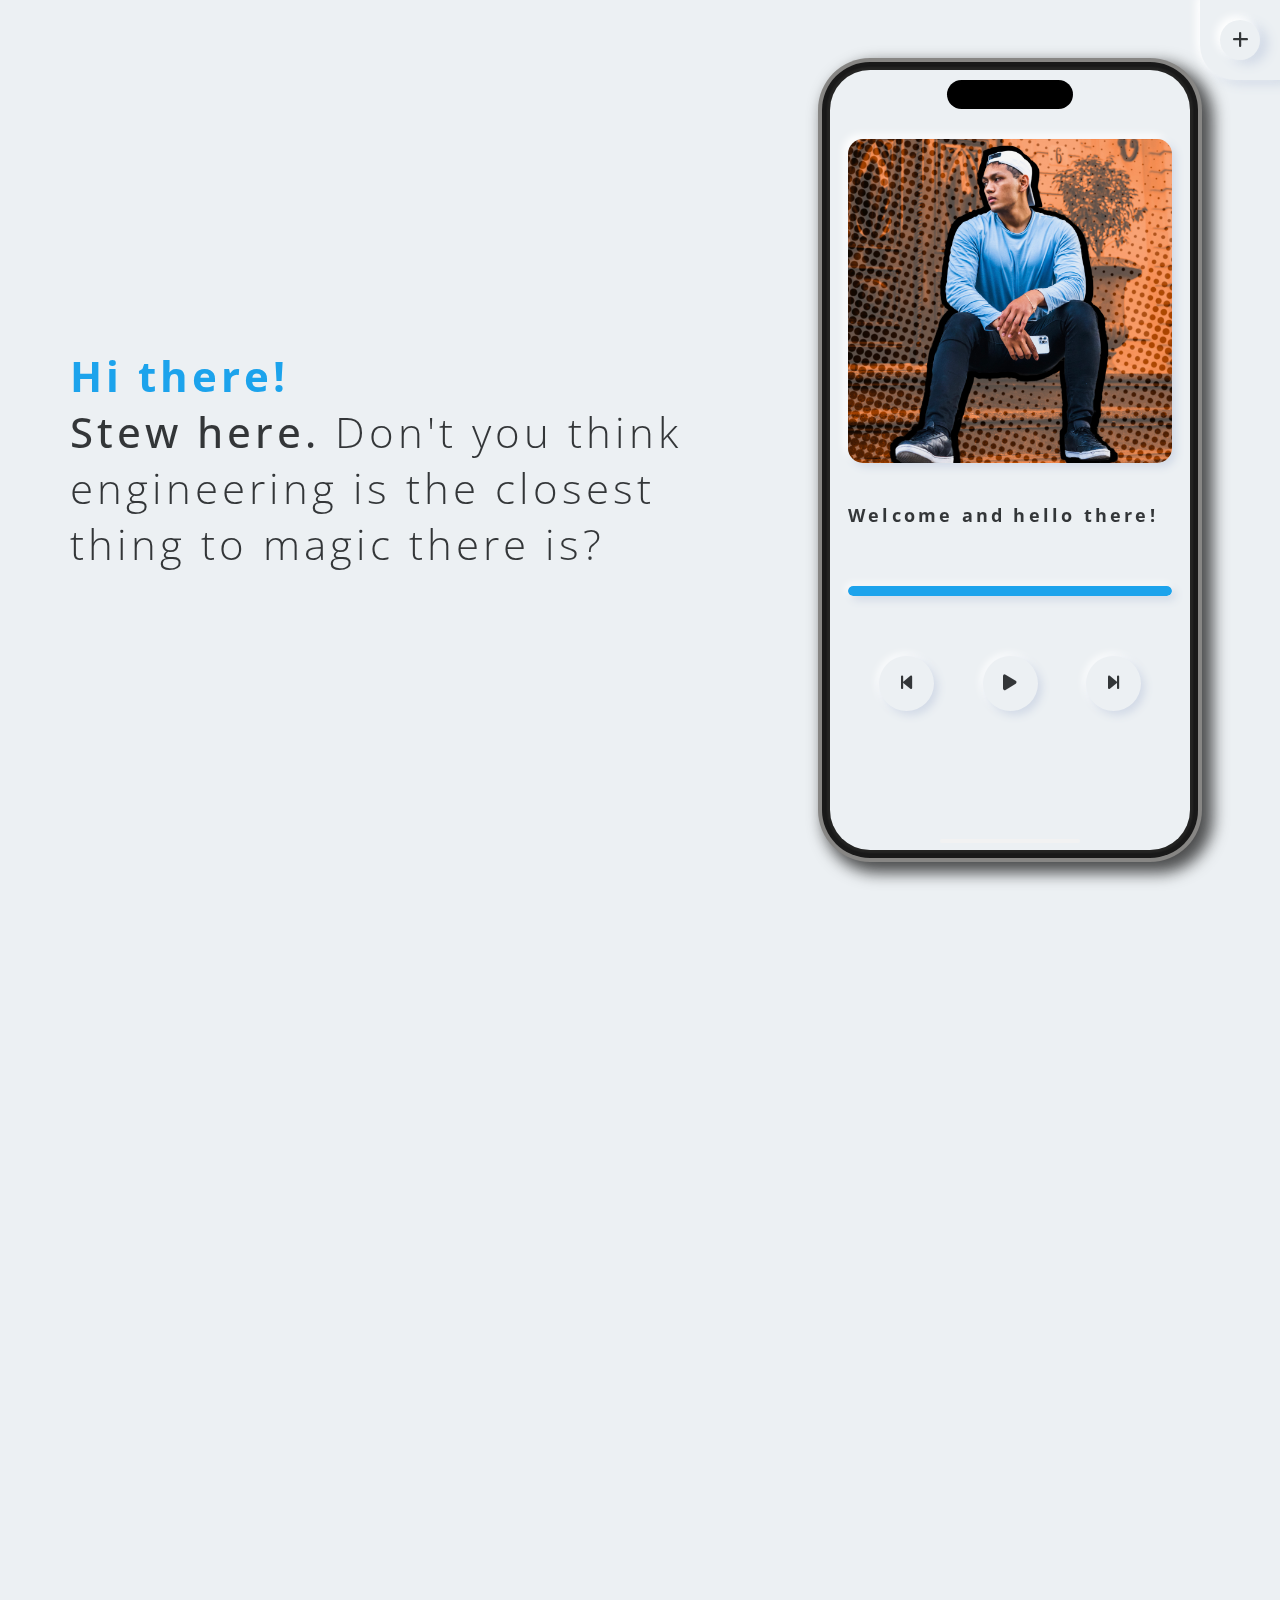
==== index.html @ d62ff313 "fixed animation in viewport css translation" ====
<!DOCTYPE html>
<html lang="en" data-theme="dark">

<head>
  <meta charset="UTF-8">
  <meta name="viewport" content="width=device-width, initial-scale=1.0">
  <link rel="stylesheet" href="static/css/main.css">
  <title>Homepage</title>
</head>

<body>

  <header>
    <nav class="nav-container">
      <button aria-hidden="true" class="nav-item" onclick="goHome()">
        <i class="fa-solid fa-house"></i>
      </button>
      <button aria-hidden="true" class="nav-item" onclick="toggleTheme()">
        <i class=" fa-solid fa-circle-half-stroke"></i>
      </button>
      <button aria-hidden="true" class="nav-item" onclick="openEmail()">
        <i class="fa-solid fa-envelope"></i>
      </button>
      <button class="nav-item open-nav" onclick="toggleNav()">
        <i class="fa-solid fa-plus"></i>
      </button>
    </nav>

    <div class="hero ">
      <div class="hero-txt fade-bottom-hidden">
        <h1>Hi there!</h1>
        <h2>
          <span class="name">Stew here.</span> Don't you think engineering is the closest thing to magic there is?
        </h2>
      </div>

      <div class="iphone-container fade-bottom-hidden">
        <div class="iphone-xv">

          <div class="mp3-container">
            <div class="album-cover-container">
              <img src="./static/images/me3.jpg" alt="">
            </div>
            <div class="song-title">
              Welcome and hello there!
            </div>
            <div class="progress-bar">
              <div class="progress-bar-fill"></div>
            </div>
            <div id="backward-step" class="button-container">
              <button id="backward-step" class="action-button" onclick="resetSong()">
                <i class="fa-solid fa-backward-step"></i>
              </button>
              <button id="playPause" class="action-button" onclick="togglePlayPause()">
                <i class="fas fa-play"></i>
              </button>
              <button id="forward-step" class="action-button">
                <i class="fa-solid fa-forward-step"></i>
              </button>
            </div>
          </div>
        </div>
      </div>
    </div>


  </header>

  <section class="overview">

    <div class="background">
      <div class="background-title fade-left-hidden">
        <h2>Background</h2>
      </div>
      <div class="background-paragraph fade-left-hidden">
        <p>
          I grew up exercising and worked together with the a group of amazing people and the dutch government to build
          <span class="bold">calisthenics parks and basketball courts</span> in our city.
        </p>
        <br>
        <p>
          I graduated in <span class="bold"">Physical Education and Sports</span> and worked as a personal
            trainer and content creator. My interests eventually led me to gain and develop technical skills where I would
            build
            websites and e-commerce stores.
          </p>
          <br>
          <p>
            When I am not on my computer I tend to go out and exercise or making soufflé pancakes. Pancakes are the best!
          </p>
        </div>
      </div>

      <div class=" skills">
            <div class="skills-title fade-left-hidden">
              <h2>Skills</h2>
            </div>
            <div class="skills-wrapper">
              <div class="skills-category fade-bottom-hidden ">
                <div class="skills-label">Languages</div>
                <ul class="skills-list fade-left-hidden">
                  <li>Python</li>
                  <li>Golang</li>
                  <li>Css</li>
                  <li>Html</li>
                  <li>Javascript</li>
                </ul>
              </div>
              <div class="skills-category fade-bottom-hidden ">
                <div class="skills-label">Frameworks</div>
                <ul class="skills-list fade-left-hidden">
                  <li>Flask</li>
                  <li>Echo</li>
                  <li>Sveltekit</li>
                </ul>
              </div>
              <div class="skills-category fade-bottom-hidden ">
                <div class="skills-label">Tools</div>
                <ul class="skills-list fade-left-hidden">
                  <li>Neovim</li>
                  <li>Git</li>
                  <li>Bash</li>
                  <li>Sqlite</li>
                  <li>Postgresql</li>
                </ul>
              </div>
              <div class="skills-category fade-bottom-hidden ">
                <div class="skills-label">Other</div>
                <ul class="skills-list fade-left-hidden">
                  <li>Photography</li>
                  <li>Video editing</li>
                  <li>Powerlifting</li>
                  <li>Calisthenics</li>
                </ul>
              </div>
            </div>
      </div>

  </section>

  <section>

    <div class="carousel-container">

      <h1 class="fade-hidden">my favourite stories</h1>

      <div class="carousel">
        <button class="carousel-item fade-hidden modal-button" data-modal="modal-1">
          <h3 class="fade-bottom-hidden">Najib Amhali</h3>
          <img src="https://www.najibamhali.nl/wp-content/uploads/2019/03/najib-amhali-biografie-scaled.jpg" alt="">
        </button>
        <button class="carousel-item fade-hidden modal-button" data-modal="modal-2">
          <h3 class="fade-bottom-hidden">listings nl</h3>
          <img src="static/images/listings.png" alt="">
        </button>
        <button class="carousel-item fade-hidden modal-button" data-modal="modal-3">
          <h3 class="fade-bottom-hidden">project limitless</h3>
          <img src="https://www.platformbuitenspelen.nl/sites/default/files/oldarticleimages/header_429.jpg" alt="">
        </button>
        <!-- <button class="carousel-item fade-hidden"> -->
        <!--   <h3 class="fade-bottom-hidden">The gym</h3> -->
        <!--   <img src="" alt=""> -->
        <!-- </button> -->
      </div>

  </section>

  <!-- <section> -->
  <!--   <div class="code-projects"> -->
  <!--     <div class="grid"> -->
  <!---->
  <!---->
  <!---->
  <!--     </div> -->
  <!---->
  <!--   </div> -->
  <!-- </section> -->

  <!-- modals -->
  <div id="modal-1" class="modal">
    <div class="modal-window">
      <button class="close">
        <i class="fa-solid fa-plus"></i>
      </button>
      <h1>Najib Amhali "Wat kan er nou gebeuren"
      </h1>
      <div class="modal-content">
        <p>
          Najib Amhali is a Dutch-Moroccan stand-up comedian and actor who has gained significant popularity in the
          Netherlands. He was born on April 4, 1971, in Nador, Morocco, and moved to the Netherlands at a young age.
          Najib is known for his energetic performances, often displaying elements of his multicultural background
          into his comedy.
        </p>
        <br>
        <p>
          Najib went on another venture starting a podcast called "Wat kan er nou gebeuren" on Youtube.
          The podcast provides a platform for Najib to explore a wide range of topics, from personal
          stories and life lessons to societal issues and cultural insights. What sets "Wat kan er nou gebeuren" apart
          is its focus on inviting guests with unusual backgrounds and experiences, offering listeners a unique and
          often thought-provoking perspective on the world.</p>
        <br>
        <br>
        <iframe src="https://www.youtube-nocookie.com/embed/s5JHhLpGE7U?si=kAO_ywCvV9ANUFTp" title="vid bro"
          frameborder="0"
          allow="accelerometer; autoplay; clipboard-write; encrypted-media; gyroscope; picture-in-picture; web-share"
          allowfullscreen></iframe>
        <br>
        <p>

        </p>

      </div>
    </div>
  </div>

  <div id="modal-2" class="modal">
    <div class="modal-window">
      <button class="close">
        <i class="fa-solid fa-plus"></i>
      </button>
      <h1>listingsNL "Real Estate"</h1>
      <div class="modal-content">
        <p>
          In 2018 Bas Bakker has founded Listings. Listings is specialized in renting out first class and quality homes
          in the private sector. We deliver outstanding personal and extensive real estate services. Through the years
          we’ve obtained contacts with many real estate companies, homeowners, relocating offices and international
          companies. Finding you the perfect home is our biggest priority.
          <br>
          <br>
          ListingsNL improved their service quality by providing property tours on video which were available on the
          website, youtube and other social media platforms. Expats were the most common clientele for the company. And
          that is why the transition to video tours and vertical format content worked very well.
        </p>
        <br>
        <br>
        <iframe src="https://www.youtube.com/embed/pDt5qZETmjA?si=yTDQQ8MZEhAhST26" title="YouTube video player"
          frameborder="0"
          allow="accelerometer; autoplay; clipboard-write; encrypted-media; gyroscope; picture-in-picture; web-share"
          allowfullscreen></iframe>
      </div>
    </div>
  </div>

  <div id="modal-3" class="modal">
    <div class="modal-window">
      <button class="close">
        <i class="fa-solid fa-plus"></i>
      </button>
      <h1>Project limitless</h1>
      <div class="modal-content">
        <p>
          A calisthenics team in the Netherlands which started as a fun social gathering to share exercise, research and
          of course exercise together! Together after I placed the basketball court with ST4R a non-profit organisation
          focused on basketball, I went on another venture to realise a Calisthenics park with two other amazing people
          with a deep passion for calisthenics.
          <br>
          <br>
          At first it was something innocent but it grew into a bigger community where we all shared the passion for
          exercise. It was a mean to broaden the perspective on physical health and introduce the basics of human
          movement through gymnastics and body-weight exercises.
        </p>
        <br>
        <br>
        <iframe src="https://www.youtube.com/embed/MPp5J_7l4kU?si=fLRIF-7r6SD9eUnf" title="YouTube video player"
          frameborder="0"
          allow="accelerometer; autoplay; clipboard-write; encrypted-media; gyroscope; picture-in-picture; web-share"
          allowfullscreen></iframe>
      </div>
    </div>
  </div>

  <script defer src="static/js/main.js"></script>

</body>

</html>
---- static/css/main.css ----
@import url('https://fonts.googleapis.com/css1?family=Open+Sans:wght@300;400;500;600;700&display=swap');
@import url('https://cdnjs.cloudflare.com/ajax/libs/font-awesome/6.5.1/css/all.min.css');

*,
*::before,
*::after {
  /* to debug */
  /* border: solid 1px green; */
  box-sizing: border-box;
  min-width: 0;
  min-height: 0;
  margin: 0;
  padding: 0;
  /* transition: background-color 0.5s ease-in-out, background 0.5s ease-in-out, box-shadow 0.5s ease-in-out; */
}

:root {

  --transition-duration: 0.5s;
  --outer-shadow: -4px -4px 8px 0px var(--neu-1), 8px 4px 12px 0px var(--neu-2);
  --inner-shadow: inset -4px -4px 8px 0px var(--neu-1), inset 8px 4px 12px 0px var(--neu-2);
  --complete-neumorphism: -4px -4px 8px 0px var(--neu-1), 8px 4px 12px 0px var(--neu-2), inset -4px -4px 8px 0px var(--neu-1), inset 8px 4px 12px 0px var(--neu-2);

  font-family: 'Open Sans', sans-serif;
  letter-spacing: 0.1rem;
  transition: background-color var(--transition-duration), color var(--transition-duration);
  background: var(--background-color);
  scroll-behavior: smooth;
}

[data-theme='light'] {
  --background-color: #ecf0f3;
  --text-color: #121416d8;
  --accent-color: #1ca3ec;
  --neu-1: #ffffff;
  --neu-2: #d1d9e6;
}

[data-theme='dark'] {
  --background-color: #212a2e;
  --text-color: #F7F8F8;
  --accent-color: #f2994a;
  --neu-1: #2e3338;
  --neu-2: #14181b;
}

body {
  margin: 0;
  padding: 0;
  color: var(--text-color);
  transition: background-color var(--transition-duration), color var(--transition-duration);
  position: relative;
}

section {
  margin: auto;
  padding: 50px 0;
  min-height: 400px;
  height: fit-content;
  display: flex;
  flex-direction: column;
  justify-content: space-between;
}

header {
  min-height: 100vh;
  width: 100%;
  display: flex;
  flex-wrap: wrap;
  justify-content: space-evenly;
  align-items: center;
  text-wrap: wrap;
  padding: 50px;
  overflow-x: hidden;
}

iframe {
  display: block;
  border-radius: 15px;
  margin: auto;
}

h1,
h2 {
  line-height: 3.5rem;
  letter-spacing: 0.25rem;
}

p {
  line-height: 2rem;
  letter-spacing: 0.15rem;
}

.bold {
  font-weight: 700;
}

/* NAVIGATION COMPONENT */

.nav-container {
  position: fixed;
  display: grid;
  place-items: center;
  place-content: center;
  right: 0;
  top: 0;
  width: 80px;
  height: 80px;
  background-color: var(--background-color);
  box-shadow: var(--outer-shadow);
  border-bottom-left-radius: 35px;
  /* transition: height 0.5s ease-in-out, background 0.5s ease-in-out, background-color 0.5s ease-in-out, color 0.5s ease-in-out, box-shadow 0.5s ease-in-out; */
  transition: all 0.5s ease-in-out;
  z-index: 1000;
}

.nav-item {
  position: fixed;
  top: 20px;
  right: 20px;
  border: transparent;
  background: var(--background-color);
  color: var(--text-color);
  width: 40px;
  height: 40px;
  border-radius: 100%;
  box-shadow: var(--outer-shadow);
  font-size: 18px;
  text-align: center;
  /* transition: transform 0.5s ease-in-out, opacity 0.5s ease-in-out, background 0.5s ease-in-out, box-shadow 0.5s ease-in-out, color 0.5 ease-in-out; */
  transition: all 0.5s ease-in-out;
}

.nav-item:active {
  box-shadow: var(--inner-shadow);
}

.nav-item:nth-child(1),
.nav-item:nth-child(2),
.nav-item:nth-child(3) {
  opacity: 0;
}

.nav-item.open {
  opacity: 1;
}

.nav-container.open {
  height: 300px;
}

.open-nav.open {
  box-shadow: inset 4px 4px 8px var(--neu-2), inset -2px -2px 8px var(--neu-1);
}

.open-nav i {
  transition: transform 0.5s ease-in-out;
}

.open-nav.open i {
  color: var(--accent-color);
  transform: rotate(135deg);
}

.nav-item.open:nth-child(1) {
  transform: translateY(70px);
  /* transition-delay: 100ms; */
  /* transition-property: transform; */
}

.nav-item.open:nth-child(2) {
  transform: translateY(140px);
  /* transition-delay: 150ms; */
  /* transition-property: transform; */
}

.nav-item.open:nth-child(3) {
  transform: translateY(210px);
  /* transition-delay: 200ms; */
  /* transition-property: transform; */
}

/* MP3 PLAYER COMPONENT */

.mp3-container {
  width: 100%;
  height: 100%;
  padding-top: 30px;
  display: flex;
  flex-direction: column;
  justify-content: space-evenly;
  align-items: center;


  border-radius: 35px;

  transition: all 0.5s ease-in-out;
}

.album-cover-container {
  width: 90%;
  aspect-ratio: 1/1;

  border-radius: 15px;
  box-shadow: 4px 4px 8px var(--neu-2), -4px -4px 8px var(--neu-1);

  overflow: hidden;

  transition: all 0.5s ease-in-out;
}

.album-cover-container img {
  width: 100%;
  height: auto;
}

.song-title {
  font-size: 18px;
  width: 90%;
  font-weight: bold;
  letter-spacing: 0.2rem;
}

.progress-bar {
  width: 90%;
  height: 10px;
  background-color: var(--background-color);
  margin: 20px auto;
  border-radius: 10px;
  box-shadow: 4px 4px 8px var(--neu-2), -2px -2px 8px var(--neu-1), inset 4px 4px 8px var(--neu-2), inset -2px -2px 8px var(--neu-1);
  /* box-shadow: 4px 4px 8px var(--neu-2), -2px -2px 8px var(--neu-1); */
  overflow: hidden;
  transition: box-shadow 0.5s ease-in-out, background 0.5s ease-in-out;
}

.progress-bar-fill {
  height: 100%;
  background-color: var(--accent-color);
  border-radius: 10px;
  transition: background-color 0.5s ease-in-out;
}

.button-container {
  width: 100%;
  display: flex;
  margin-bottom: 100px;
  flex-direction: row;
  flex-wrap: nowrap;
  justify-content: space-evenly;
}

.action-button {
  width: 55px;
  height: 55px;

  background: var(--background-color);
  color: var(--text-color);

  font-size: 18px;

  border: transparent;
  border-radius: 100%;
  box-shadow: 4px 4px 8px var(--neu-2), -2px -2px 8px var(--neu-1);


  transition: all 0.5s ease-in-out;
}

.action-button:active {
  box-shadow: inset 4px 4px 8px var(--neu-2), inset -2px -2px 8px var(--neu-1);
}


.hero {
  display: flex;
  flex-wrap: wrap;
  width: 100%;
  max-width: 1600px;
}

.hero-txt {
  margin: auto;

}

.hero-txt h1 {
  /* font-weight: 300; */
  /* font-size: 2.5rem; */
  font-size: clamp(36px, 4vw, 42px);
  color: var(--accent-color);
}

.hero-txt h2 {
  font-weight: 300;
  /* font-size: 2.5rem; */
  font-size: clamp(26px, 5vw, 42px);
  max-width: 700px;
}

.hero-txt h2 span {
  font-weight: 500;
}

.call-to-action {
  padding: 10px 20px;
  color: var(--text-color);
  background: transparent;
  border: transparent;
  border-radius: 5px;
  font-size: 16px;
  font-weight: 500;
  transition: color 0.5s 0.1s, background 0.5s 0.2s, letter-spacing 0.2s 0.2s, box-shadow 0.5s;
  text-decoration: none;
  white-space: nowrap;
  box-shadow:
    -8px -4px 8px 0px var(--neu-1),
    8px 4px 12px 0px var(--neu-2);
}

.call-to-action:hover {
  letter-spacing: 0.15em;
  cursor: pointer;
}

.call-to-action:active {
  box-shadow: var(--inner-shadow);
}


/* BACKGROUND AND SKILLS SECTION */

.overview {
  padding: 200px 20px;
}

.background {
  margin: auto;
  padding: 50px 0;
  width: 100%;
  height: auto;
  display: flex;
  justify-content: center;
  flex-wrap: wrap;
}

.background-title {
  height: 100%;
  width: auto;
}

.background-title h2 {
  padding: 0 30px;
  font-weight: 500;
  font-size: 1.2rem;
  width: auto;
  text-align: right;
  text-transform: uppercase;
  color: var(--accent-color);
  display: block;

}

.background-paragraph {
  font-size: 16px;
  font-weight: 300;
  max-width: 700px;
}


.skills {
  margin: auto;
  padding: 50px 0;
  width: 100%;
  height: auto;
  display: flex;
  justify-content: center;
  flex-wrap: wrap;
}

.skills-title {
  height: 100%;
  width: auto;
}

.skills-title h2 {
  padding: 0 30px;
  font-weight: 500;
  font-size: 1.2rem;
  width: auto;
  text-align: right;
  text-transform: uppercase;
  color: var(--accent-color);
  display: block;

}

.skills-wrapper {
  display: flex;
  justify-content: space-evenly;
  flex-wrap: wrap;
  width: 100%;
  max-width: 700px;
}

.skills-category {
  display: flex;
  flex-direction: column;
  /* padding: 0 10px 30px 0; */
  padding: 25px;
}

.skills-label {
  font-weight: 500;
  font-size: 1rem;
  text-transform: uppercase;
  padding-bottom: 20px;
}

.skills-list {
  font-weight: 300;
  display: flex;
  flex-direction: column;
  list-style: none;
}

.skills-list li {
  height: 30px;
  font-weight: 300;
  font-size: 16px;
  white-space: nowrap;
}

/* ####### CAROUSEL ####### */

.carousel-container {
  margin: auto;
  width: 100%;
  max-width: 1335px;
  overflow: hidden;
  display: flex;
  flex-direction: column;
  justify-content: center;
}

.carousel-container h1 {
  text-align: center;
  text-transform: uppercase;
  font-size: clamp(20px, 4vw, 42px);
  font-weight: 400;
  letter-spacing: 0.5rem;
  padding-bottom: 30px;
}

.carousel {
  scroll-snap-type: x mandatory;
  height: 100%;
  width: 100%;
  display: flex;
  overflow: auto;
  scroll-padding: 0 24px;
  padding: 0 50px;
  background: var(--background-color);
}

.carousel-item {
  scroll-snap-align: start;
  flex-shrink: 0;
  margin: 20px;
  /* height: 740px; */
  max-width: 405px;
  width: 90%;
  height: 100%;
  aspect-ratio: 9 / 16;
  border-radius: 15px;
  overflow: hidden;
  position: relative;
  background: transparent;
  border: transparent;
  box-shadow:
    -8px -4px 8px 0px var(--neu-1),
    8px 4px 12px 0px var(--neu-2);
}

.carousel-item:hover {
  cursor: pointer;
}

.carousel-item h3 {
  position: absolute;
  width: 100%;
  top: 50%;
  font-size: 18px;
  font-weight: 400;
  text-transform: uppercase;
  letter-spacing: 0.4rem;
  text-align: center;
  line-height: 2.0rem;
  color: white;
  text-shadow: gray 1px 0 10px;
  z-index: 50;
}

.carousel-item img {
  position: absolute;
  top: 0;
  left: 50%;
  transform: translateX(-50%);
  height: 100%;
  width: auto;
  border-radius: 15px;
  transition: filter 0.5s ease, scale 0.5s ease;
  filter: brightness(70%);
}

.carousel-item img:hover {
  filter: brightness(100%);
  scale: 1.01;
}

/* JS ANIMATIONS WHEN IN VIEWPORT */

.fade-hidden {
  opacity: 0;
  transition: opacity 1s;
}

.fade-show {
  opacity: 1;
}

.fade-left-hidden {
  opacity: 0;
  transition: filter 0.5s, transform 1.0s, opacity 1.0s;
  transform: translateX(-30%);
  filter: blur(4px);
}

.fade-left-show {
  opacity: 1;
  transform: translateX(0);
  filter: blur(0);
}

.fade-right-hidden {
  opacity: 0;
  transition: filter 0.5s, transform 1.0s, opacity 1.0s;
  transform: translateX(30%);
  filter: blur(4px);
}

.fade-right-show {
  opacity: 1;
  transform: translateX(0);
  filter: blur(0);
}

.fade-top-hidden {
  opacity: 0;
  transition: filter 0.5s, transform 1.0s, opacity 1.0s;
  transform: translateY(-30%);
  filter: blur(4px);
}

.fade-top-show {
  opacity: 1;
  transform: translateY(0);
  filter: blur(0);
}

.fade-bottom-hidden {
  opacity: 0;
  transition: filter 0.5s, transform 1.0s, opacity 1.0s;
  transform: translateY(30%);
  filter: blur(4px);
}

.fade-bottom-show {
  opacity: 1;
  transform: translateY(0);
  filter: blur(0);
}

/* IPHONE XV NOT SUPER ACCURATE BUT GOOD ENOUGH MOCKUP */

.iphone-container {
  margin: auto;
  display: flex;
  justify-content: center;
  min-width: 300px;
  padding: 20px;
}

.iphone-xv {
  overflow: hidden;
  position: relative;
  margin: auto;

  width: 360px;
  aspect-ratio: 9 /19.5;

  background: var(--background-color);
  /* background: linear-gradient(45deg, #3f87a6, #ebf8e1, #f69d3c); */
  border-radius: 40px;
  box-shadow: 0px 0px 2px 3px rgba(135, 134, 132, 0.1), 0px 0px 0px 8px #191919, 0px 0px 0px 12px rgba(135, 134, 132, 1), 8px 8px 15px 15px rgba(10, 10, 10, 0.7);
  /* scale: 0.8; */

  &:before,
  &:after {
    content: '';
    position: absolute;
    left: 50%;
    transform: translateX(-50%);
  }

  /*  home bar */
  &:after {
    bottom: 7px;
    width: 140px;
    height: 4px;
    background-color: #f2f2f2;
    border-radius: 10px;
    z-index: 2;
  }

  /* dynamic island */
  &:before {
    top: 10px;
    width: 35%;
    height: 29px;
    background-color: black;
    border-radius: 40px;
    z-index: 2;
  }
}

.camera {
  position: absolute;
  display: block;
  color: transparent;
  z-index: 2;
}

/* front camera */
.camera {
  left: 10%;
  transform: translate(184px, 16px);
  width: 15px;
  height: 15px;
  background-color: #101010;
  border-radius: 12px;
  box-shadow: inset -2px 0 2px 0px rgba(256, 256, 256, 0.1);


  /* front lens */
  &:after {
    content: '';
    position: absolute;
    background-color: rgba(45, 77, 121, 0.4);
    width: 9px;
    height: 9px;
    top: 2px;
    left: 2px;
    top: 3px;
    left: 3px;
    display: block;
    border-radius: 4px;
    box-shadow: inset 0px -2px 2px rgba(0, 0, 0, 0.5);
  }
}

.iphone-video {
  width: auto;
  height: 100%;
  z-index: 1;
}

/* CSS FOR MODALS */

.modal {
  opacity: 0;
  position: fixed;
  left: 0;
  top: 0;
  display: none;
  width: 100%;
  height: 100%;
  padding: 100px;
  overflow: auto;
  background-color: rgb(0, 0, 0);
  background-color: rgba(0, 0, 0, 0.4);
  z-index: 50;
  transition: opacity 0.5s ease-in-out;
}

.modal-window {
  background-color: var(--background-color);
  color: var(--text-color);
  padding: 20px 20px 30px 20px;
  border-radius: 15px;
  width: 100%;
  height: fit-content;
  z-index: 151;
}

.modal-window h1 {
  font-weight: 700;
  padding-bottom: 50px;
  letter-spacing: 0.2rem;
  color: var(--accent-color);
}

.modal-content {
  padding: 20px;
  background: rgba(0, 0, 0, 0.1);
  width: 100%;
  height: fit-content;
  border-radius: 15px;
  box-shadow: var(--outer-shadow);
}

.modal-content p {
  /* font-size: 24px; */
  font-size: clamp(16px, 4vw, 24px);
  color: var(--text-color);
  line-height: 2;
}

.close {
  color: white;
  float: right;
  font-size: 20px;
  background: transparent;
  border: transparent;
  border-radius: 100%;
  width: 40px;
  height: 40px;
  padding: 2px;
  text-align: center;
  transform: rotate(45deg);
  box-shadow:
    -8px -4px 8px 0px var(--neu-1),
    8px 4px 12px 0px var(--neu-2);
}

.close:hover,
.close:focus {
  color: gray;
  text-decoration: none;
  cursor: pointer;
}

.close:active {
  box-shadow:
    inset -8px -4px 8px 0px var(--neu-1),
    inset 8px 4px 12px 0px var(--neu-2);
}

iframe {
  aspect-ratio: 16 / 9;
  height: auto;
  width: 100%;
  max-width: 950px;
}


/* HIDE HORIZONTAL SCROLL BAR IN SAFARI */

.carousel::-webkit-scrollbar {
  width: 0px;
}

.carousel::-webkit-scrollbar-track {
  background: transparent;
}

.carousel::-webkit-scrollbar-thumb {
  background: transparent;
}

@media screen and (max-width: 767px) {
  .hero-txt {
    display: flex;
    flex-direction: column;
    justify-content: center;
    align-items: center;
    text-align: center;
    height: 57vh;
  }

  .background-paragraph {
    text-align: center;
  }

  .iphone-xv {
    scale: 0.9;
  }

  .overview {
    padding: 20px;
  }

  .skills-category {
    padding: 10px;
  }

  .modal {
    padding: 87px 10px 10px 10px;
  }
}

@media screen and (min-width: 768px) and (max-width: 1023px) {}

@media screen and (min-width: 1024px) {}
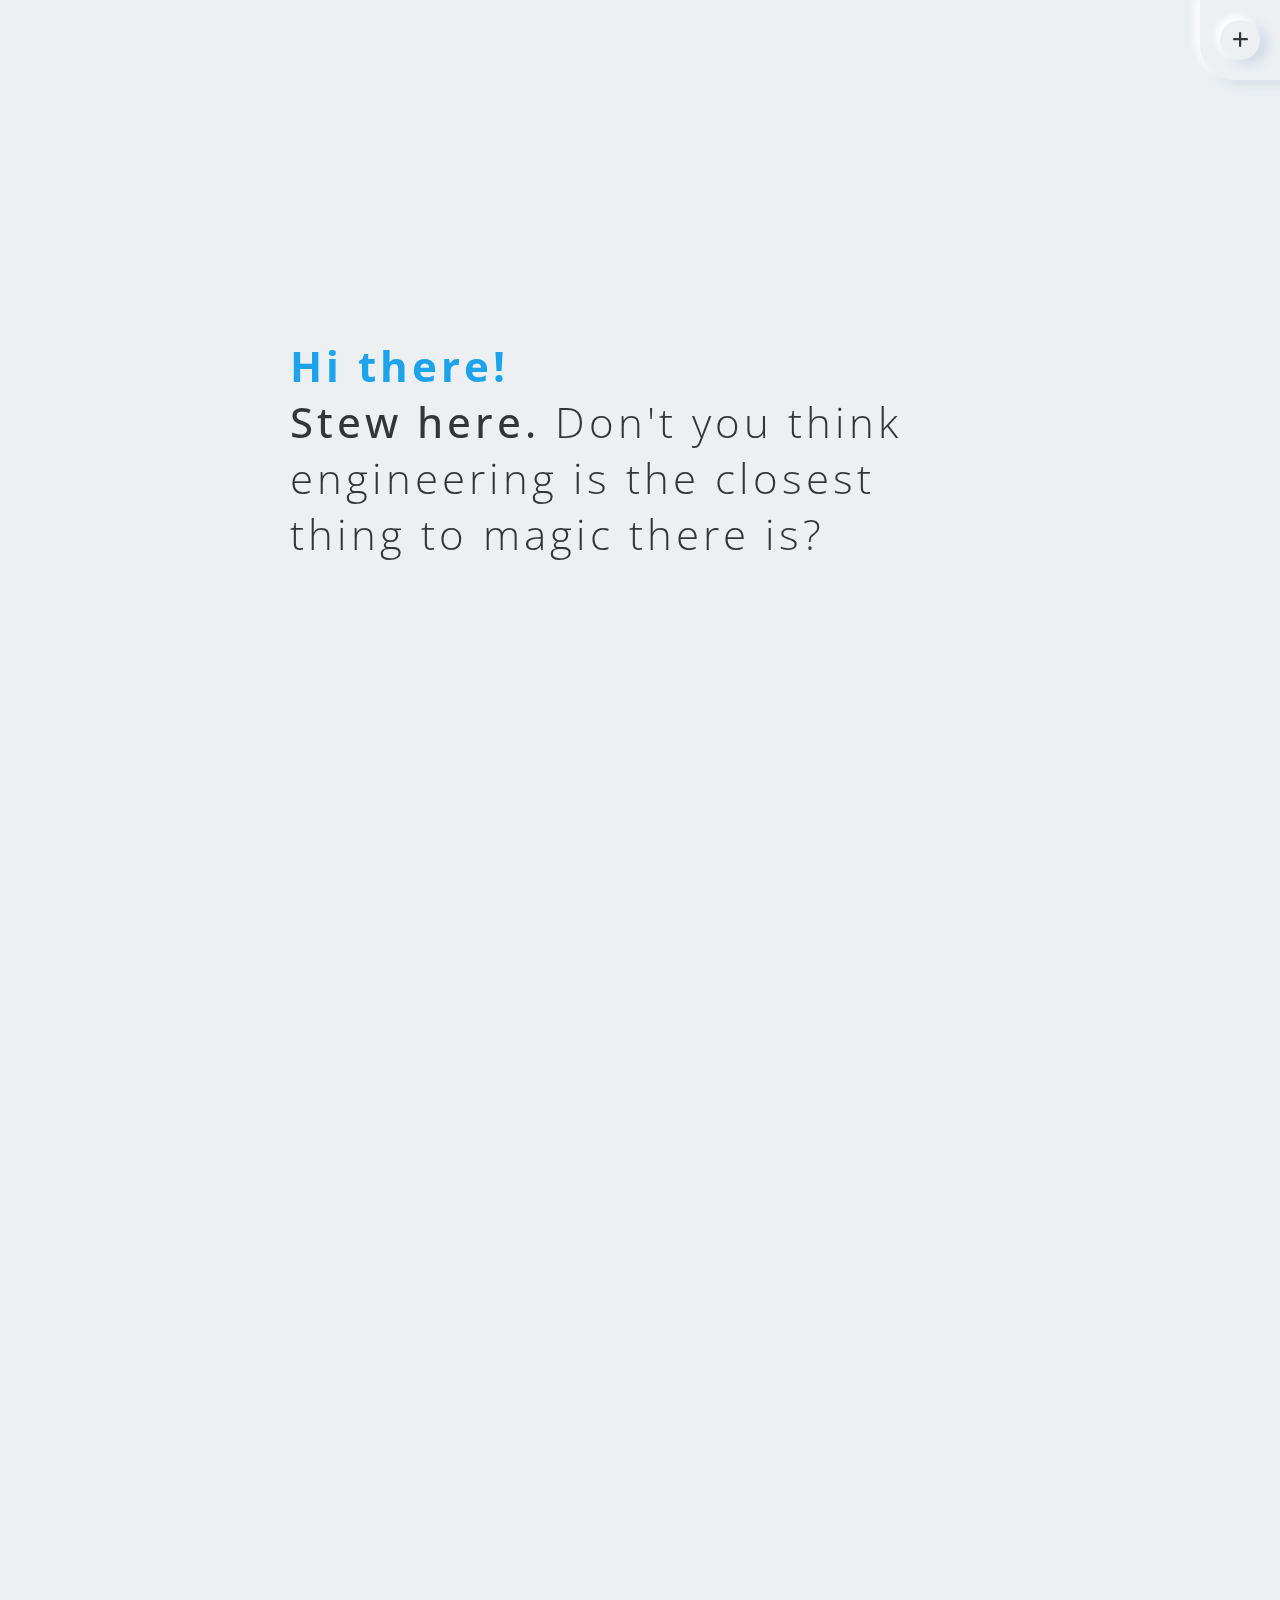
==== commit 21b40995: "fixing messy commits" ====
--- a/index.html
+++ b/index.html
@@ -4,8 +4,11 @@
 <head>
   <meta charset="UTF-8">
   <meta name="viewport" content="width=device-width, initial-scale=1.0">
+  <meta property="og:title" content="Hi there! It seems that you have found me!" />
+  <meta property="og:description" content="Enjoy scrolling through the site and get to know me better! Don't worry the site doesn't require cookies so no delicious snacks :P " />
+  <meta property="og:image" content="./static/images/me3.jpg" />
   <link rel="stylesheet" href="static/css/main.css">
-  <title>Homepage</title>
+  <title>Hello there and welcome!</title>
 </head>
 
 <body>
@@ -33,37 +36,6 @@
           <span class="name">Stew here.</span> Don't you think engineering is the closest thing to magic there is?
         </h2>
       </div>
-
-      <div class="iphone-container fade-bottom-hidden">
-        <div class="iphone-xv">
-
-          <div class="mp3-container">
-            <div class="album-cover-container">
-              <img src="./static/images/me3.jpg" alt="">
-            </div>
-            <div class="song-title">
-              Welcome and hello there!
-            </div>
-            <div class="progress-bar">
-              <div class="progress-bar-fill"></div>
-            </div>
-            <div id="backward-step" class="button-container">
-              <button id="backward-step" class="action-button" onclick="resetSong()">
-                <i class="fa-solid fa-backward-step"></i>
-              </button>
-              <button id="playPause" class="action-button" onclick="togglePlayPause()">
-                <i class="fas fa-play"></i>
-              </button>
-              <button id="forward-step" class="action-button">
-                <i class="fa-solid fa-forward-step"></i>
-              </button>
-            </div>
-          </div>
-        </div>
-      </div>
-    </div>
-
-
   </header>
 
   <section class="overview">
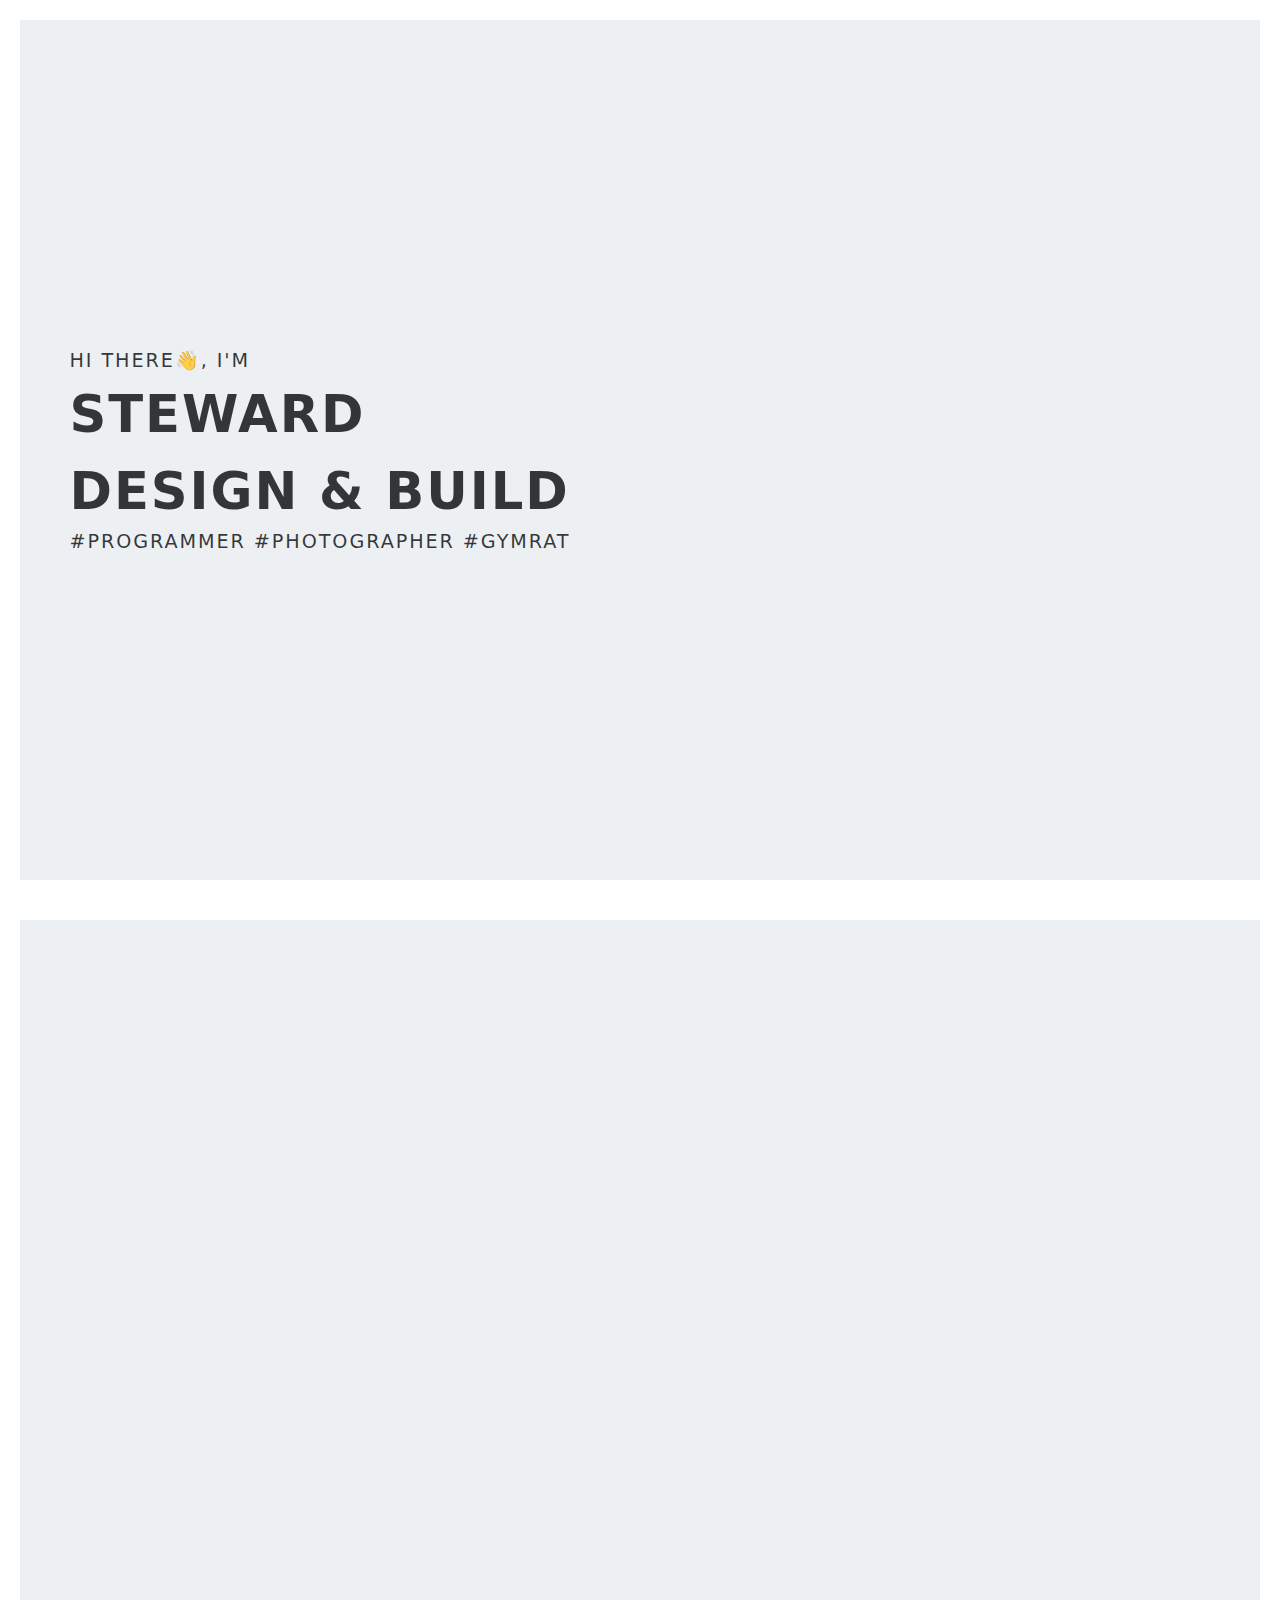
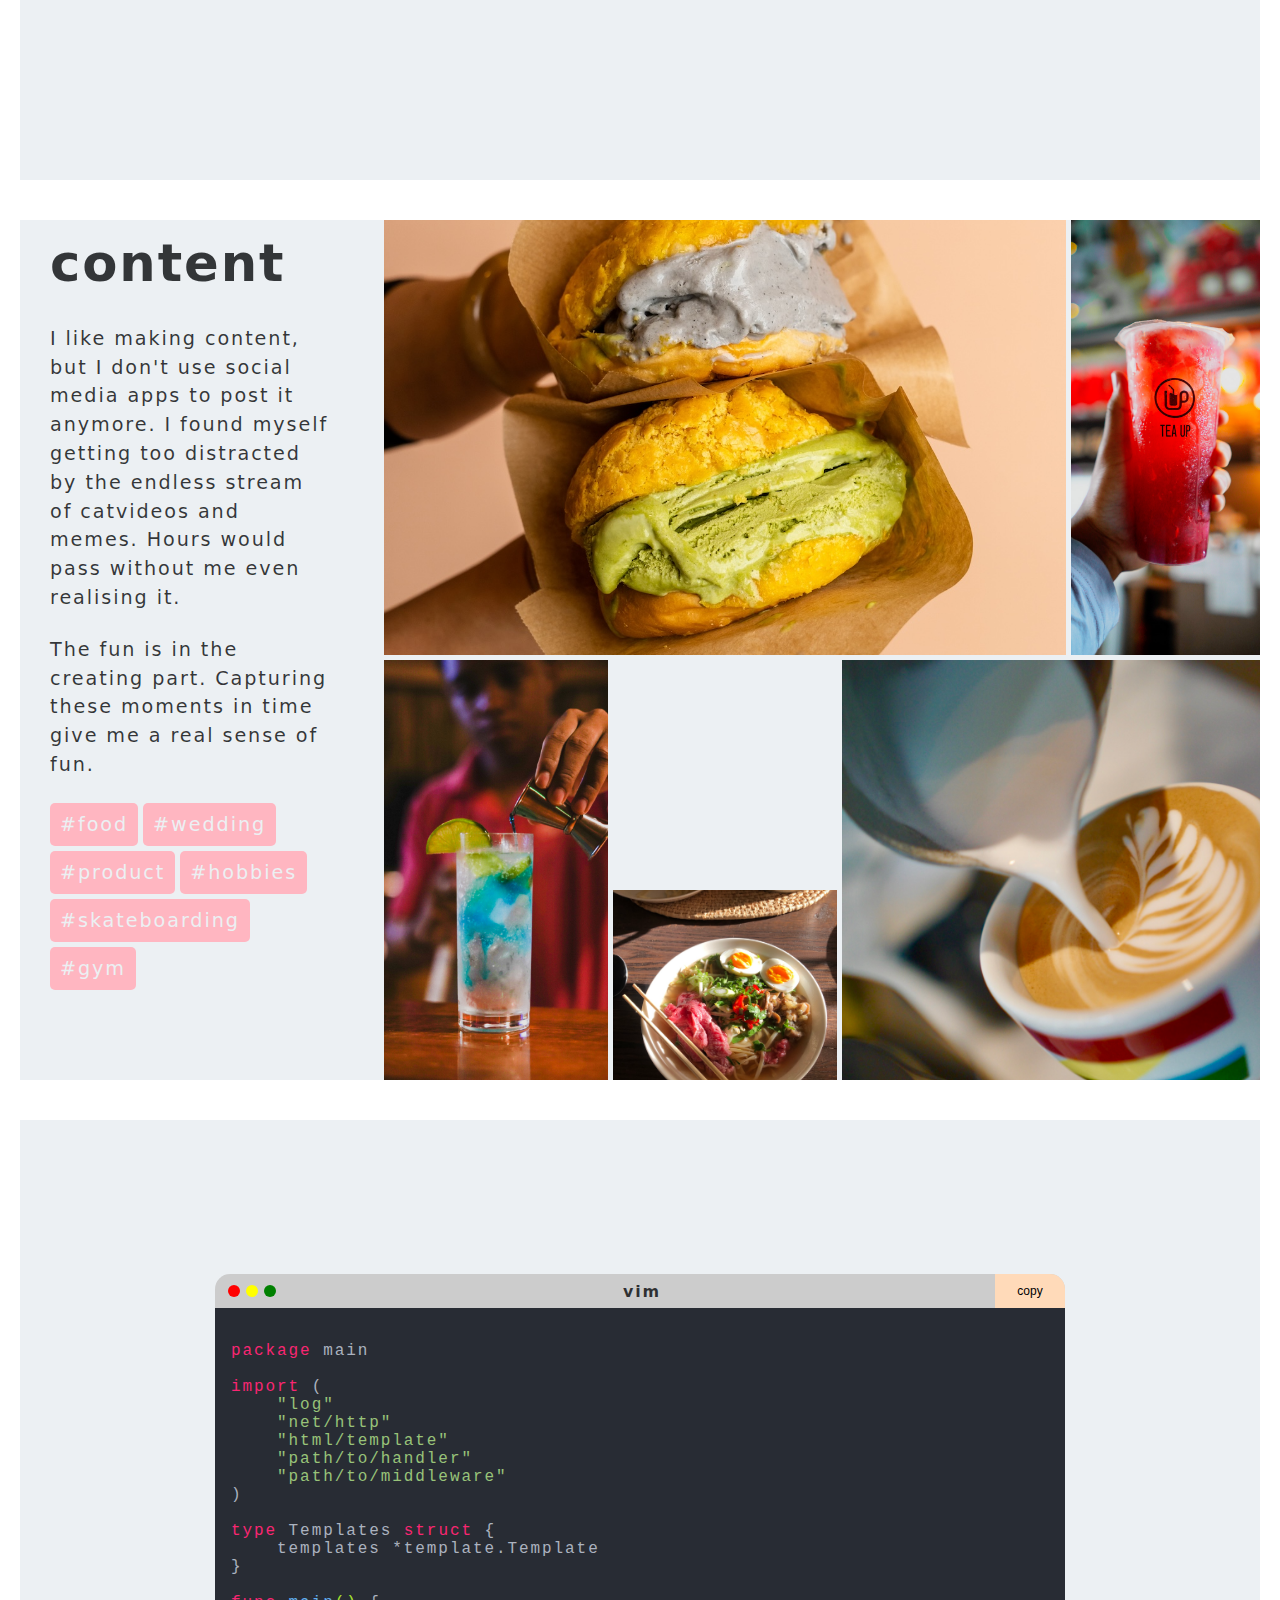
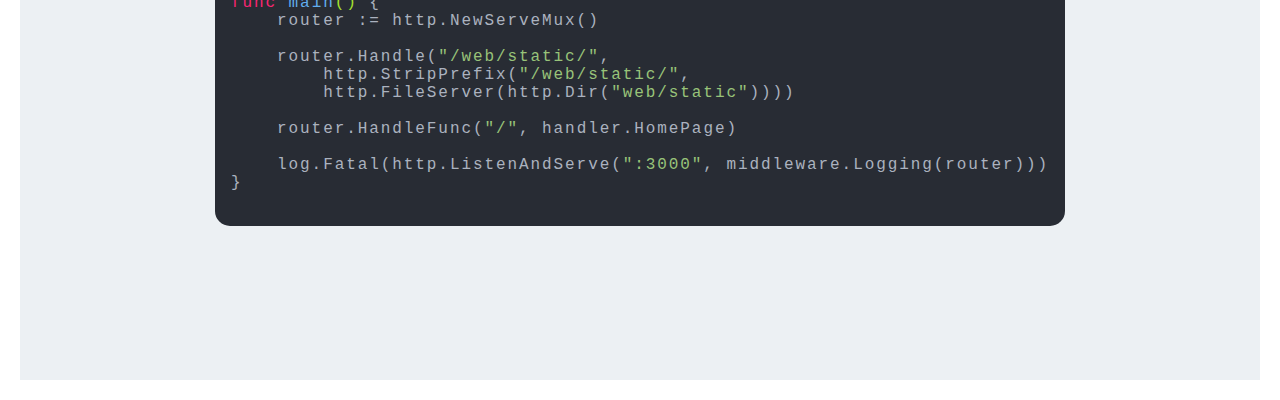
==== commit c4a60efb: "changed the whole site" ====
--- a/index.html
+++ b/index.html
@@ -1,248 +1,173 @@
 <!DOCTYPE html>
-<html lang="en" data-theme="dark">
+<html lang="en" class="fade-hidden" data-theme="light">
+    <head>
+        <meta charset="UTF-8">
+        <meta name="viewport" content="width=device-width, initial-scale=1.0">
+        <meta property="og:title" content="Welcome to my personal website" />
+        <meta property="og:description" content="This is where I talk a little about myself" />
+        <meta property="og:image" content="./static/images/autumn.jpg" />
+        <link rel="stylesheet" href="static/css/main.css">
+        <link rel="stylesheet" href="./static/js/highlight/styles/atom-one-dark-reasonable.css">
+        <script src="./static/js/highlight/highlight.min.js"></script>
+        <script>hljs.highlightAll();</script>
+        <title>Hi there!👋</title>
+    </head>
+    <body>
+        <section>
+            <div class="hero">
+                <div class="hero-info">
+                    <div class="hero-info-wrapper ">
+                        <p class="fade-hidden">hi there👋, i'm</p>
+                        <h1 class="fade-hidden" style="transition-delay: 400ms;">steward</h1>
+                        <h1 class="fade-hidden" style="transition-delay: 800ms;">design <span class="fade-hidden" style="transition-delay: 900ms;">&</span><span class="fade-hidden" style="transition-delay: 1000ms;"> build</span></h1>
+                        <div>
+                            <span class="fade-hidden" style="transition-delay: 800ms;">#programmer</span>
+                            <span class="fade-hidden" style="transition-delay: 900ms;">#photographer</span>
+                            <span class="fade-hidden" style="transition-delay: 1000ms;">#gymrat</span>
+                        </div>
+                    </div>
+                </div>
+                <div class="hero-img-wrapper fade-hidden"></div>
+            </div>
+        </section>
+        <section>
+            <div class="about" id="about">
+                <div class="about-carousel fade-hidden">
+                    <div class="carousel">
+                        <div class="carousel-item" id="autumn"></div>
+                        <div class="carousel-item" id="skate"></div>
+                        <div class="carousel-item" id="video"></div>
+                    </div>
+                </div>
+                <div class="about-info">
+                    <div class="about-info-wrapper">
+                        <h1 class="fade-top-hidden">about me</h1>
+                        <br/>
+                        <p class="fade-hidden" style="transition-delay: 500ms;">
+                        I grew up exercising and worked together with the a group of amazing people and the dutch government to build calisthenics parks and basketball courts in our city.
+                        </p>
+                        <br/>
+                        <p class="fade-hidden" style="transition-delay: 600ms;">
+                        I graduated in Physical Education and Sports and worked as a personal trainer and content creator. My interests eventually led me to gain and develop technical skills where I would build websites and e-commerce stores.
+                        </p>
+                        <br/>
+                        <p class="fade-hidden" style="transition-delay: 700ms;">
+                        When I am not on my computer I tend to go out and exercise or making soufflé pancakes. Pancakes are the best!
+                        </p>
+                        <br/>
+                        <div class="carousel-nav fade-hidden" style="transition-delay: 700ms;">
+                            <a href="#autumn">#autumn</a>
+                            <a href="#skate">#skate</a>
+                            <a href="#video">#video</a>
+                        </div>
+                    </div>
+                </div>
+            </div>
+        </section>
+        <section>
+            <div class="photography">
+                <div class="photography-info">
+                    <div class="photography-info-wrapper">
+                        <h1>content</h1>
+                        <br/>
+                        <p>
+                        I like making content, but I don't use social media apps to post it anymore. I found myself getting too
+                        distracted by the endless stream of catvideos and memes. Hours would pass without me even realising it.
+                        </p>
+                        <br/>
+                        <p>
+                        The fun is in the creating part. Capturing these moments in time give me a real sense of fun. 
+                        </p>
+                        <br/>
+                        <div class="carousel-nav">
+                            <a href="#food">#food</a>
+                            <a href="#wedding">#wedding</a>
+                            <a href="#product">#product</a>
+                            <a href="#hobbies">#hobbies</a>
+                            <a href="#skateboarding">#skateboarding</a>
+                            <a href="#gym">#gym</a>
+                        </div>
+                    </div>
+                </div>
+                <div class="photography-carousel">
+                    <div class="carousel">
+                        <div class="carousel-item" id="food">
+                            <div class="food-1"><h3>icecream bun</h3></div>
+                            <div class="food-2"></div>
+                            <div class="food-3"></div>
+                            <div class="food-4"></div>
+                            <div class="food-5"></div>
+                            <div class="food-6"></div>
+                        </div>
+                        <div class="carousel-item" id="wedding">
+                            <div class="wedding-1"></div>
+                            <div class="wedding-2"></div>
+                            <div class="wedding-3"></div>
+                            <div class="wedding-4"></div>
+                            <div class="wedding-5"></div>
+                        </div>
+                        <div class="carousel-item" id="product"></div>
+                        <div class="carousel-item" id="hobbies"></div>
+                        <div class="carousel-item" id="skateboarding"></div>
+                    </div>
+                </div>
+            </div>
+        </section>
+        <section>
+            <div class="code-box">
+                <div class="code-top-bar">
+                    <div>
+                        <span></span>
+                        <span></span>
+                        <span></span>
+                    </div>
+                    <h5>vim</h5>
+                    <button class="copy-button" onclick="copyCode(this)">copy</button>
+                </div>
+                <pre><code class="language-go">
+package main
 
-<head>
-  <meta charset="UTF-8">
-  <meta name="viewport" content="width=device-width, initial-scale=1.0">
-  <meta property="og:title" content="Hi there! It seems that you have found me!" />
-  <meta property="og:description" content="Enjoy scrolling through the site and get to know me better! Don't worry the site doesn't require cookies so no delicious snacks :P " />
-  <meta property="og:image" content="./static/images/me3.jpg" />
-  <link rel="stylesheet" href="static/css/main.css">
-  <title>Hello there and welcome!</title>
-</head>
+import (
+    "log"
+    "net/http"
+    "html/template"
+    "path/to/handler"
+    "path/to/middleware"
+)
 
-<body>
+type Templates struct {
+    templates *template.Template
+}
 
-  <header>
-    <nav class="nav-container">
-      <button aria-hidden="true" class="nav-item" onclick="goHome()">
-        <i class="fa-solid fa-house"></i>
-      </button>
-      <button aria-hidden="true" class="nav-item" onclick="toggleTheme()">
-        <i class=" fa-solid fa-circle-half-stroke"></i>
-      </button>
-      <button aria-hidden="true" class="nav-item" onclick="openEmail()">
-        <i class="fa-solid fa-envelope"></i>
-      </button>
-      <button class="nav-item open-nav" onclick="toggleNav()">
-        <i class="fa-solid fa-plus"></i>
-      </button>
-    </nav>
+func main() {
+    router := http.NewServeMux()
 
-    <div class="hero ">
-      <div class="hero-txt fade-bottom-hidden">
-        <h1>Hi there!</h1>
-        <h2>
-          <span class="name">Stew here.</span> Don't you think engineering is the closest thing to magic there is?
-        </h2>
-      </div>
-  </header>
+    router.Handle("/web/static/", 
+        http.StripPrefix("/web/static/", 
+        http.FileServer(http.Dir("web/static"))))
 
-  <section class="overview">
+    router.HandleFunc("/", handler.HomePage)
 
-    <div class="background">
-      <div class="background-title fade-left-hidden">
-        <h2>Background</h2>
-      </div>
-      <div class="background-paragraph fade-left-hidden">
-        <p>
-          I grew up exercising and worked together with the a group of amazing people and the dutch government to build
-          <span class="bold">calisthenics parks and basketball courts</span> in our city.
-        </p>
-        <br>
-        <p>
-          I graduated in <span class="bold"">Physical Education and Sports</span> and worked as a personal
-            trainer and content creator. My interests eventually led me to gain and develop technical skills where I would
-            build
-            websites and e-commerce stores.
-          </p>
-          <br>
-          <p>
-            When I am not on my computer I tend to go out and exercise or making soufflé pancakes. Pancakes are the best!
-          </p>
-        </div>
-      </div>
+    log.Fatal(http.ListenAndServe(":3000", middleware.Logging(router)))
+}
+                </code></pre>
+            </div>
+        </section>
+        <script defer src="static/js/main.js"></script>
 
-      <div class=" skills">
-            <div class="skills-title fade-left-hidden">
-              <h2>Skills</h2>
-            </div>
-            <div class="skills-wrapper">
-              <div class="skills-category fade-bottom-hidden ">
-                <div class="skills-label">Languages</div>
-                <ul class="skills-list fade-left-hidden">
-                  <li>Python</li>
-                  <li>Golang</li>
-                  <li>Css</li>
-                  <li>Html</li>
-                  <li>Javascript</li>
-                </ul>
-              </div>
-              <div class="skills-category fade-bottom-hidden ">
-                <div class="skills-label">Frameworks</div>
-                <ul class="skills-list fade-left-hidden">
-                  <li>Flask</li>
-                  <li>Echo</li>
-                  <li>Sveltekit</li>
-                </ul>
-              </div>
-              <div class="skills-category fade-bottom-hidden ">
-                <div class="skills-label">Tools</div>
-                <ul class="skills-list fade-left-hidden">
-                  <li>Neovim</li>
-                  <li>Git</li>
-                  <li>Bash</li>
-                  <li>Sqlite</li>
-                  <li>Postgresql</li>
-                </ul>
-              </div>
-              <div class="skills-category fade-bottom-hidden ">
-                <div class="skills-label">Other</div>
-                <ul class="skills-list fade-left-hidden">
-                  <li>Photography</li>
-                  <li>Video editing</li>
-                  <li>Powerlifting</li>
-                  <li>Calisthenics</li>
-                </ul>
-              </div>
-            </div>
-      </div>
-
-  </section>
-
-  <section>
-
-    <div class="carousel-container">
-
-      <h1 class="fade-hidden">my favourite stories</h1>
-
-      <div class="carousel">
-        <button class="carousel-item fade-hidden modal-button" data-modal="modal-1">
-          <h3 class="fade-bottom-hidden">Najib Amhali</h3>
-          <img src="https://www.najibamhali.nl/wp-content/uploads/2019/03/najib-amhali-biografie-scaled.jpg" alt="">
-        </button>
-        <button class="carousel-item fade-hidden modal-button" data-modal="modal-2">
-          <h3 class="fade-bottom-hidden">listings nl</h3>
-          <img src="static/images/listings.png" alt="">
-        </button>
-        <button class="carousel-item fade-hidden modal-button" data-modal="modal-3">
-          <h3 class="fade-bottom-hidden">project limitless</h3>
-          <img src="https://www.platformbuitenspelen.nl/sites/default/files/oldarticleimages/header_429.jpg" alt="">
-        </button>
-        <!-- <button class="carousel-item fade-hidden"> -->
-        <!--   <h3 class="fade-bottom-hidden">The gym</h3> -->
-        <!--   <img src="" alt=""> -->
-        <!-- </button> -->
-      </div>
-
-  </section>
-
-  <!-- <section> -->
-  <!--   <div class="code-projects"> -->
-  <!--     <div class="grid"> -->
-  <!---->
-  <!---->
-  <!---->
-  <!--     </div> -->
-  <!---->
-  <!--   </div> -->
-  <!-- </section> -->
-
-  <!-- modals -->
-  <div id="modal-1" class="modal">
-    <div class="modal-window">
-      <button class="close">
-        <i class="fa-solid fa-plus"></i>
-      </button>
-      <h1>Najib Amhali "Wat kan er nou gebeuren"
-      </h1>
-      <div class="modal-content">
-        <p>
-          Najib Amhali is a Dutch-Moroccan stand-up comedian and actor who has gained significant popularity in the
-          Netherlands. He was born on April 4, 1971, in Nador, Morocco, and moved to the Netherlands at a young age.
-          Najib is known for his energetic performances, often displaying elements of his multicultural background
-          into his comedy.
-        </p>
-        <br>
-        <p>
-          Najib went on another venture starting a podcast called "Wat kan er nou gebeuren" on Youtube.
-          The podcast provides a platform for Najib to explore a wide range of topics, from personal
-          stories and life lessons to societal issues and cultural insights. What sets "Wat kan er nou gebeuren" apart
-          is its focus on inviting guests with unusual backgrounds and experiences, offering listeners a unique and
-          often thought-provoking perspective on the world.</p>
-        <br>
-        <br>
-        <iframe src="https://www.youtube-nocookie.com/embed/s5JHhLpGE7U?si=kAO_ywCvV9ANUFTp" title="vid bro"
-          frameborder="0"
-          allow="accelerometer; autoplay; clipboard-write; encrypted-media; gyroscope; picture-in-picture; web-share"
-          allowfullscreen></iframe>
-        <br>
-        <p>
-
-        </p>
-
-      </div>
-    </div>
-  </div>
-
-  <div id="modal-2" class="modal">
-    <div class="modal-window">
-      <button class="close">
-        <i class="fa-solid fa-plus"></i>
-      </button>
-      <h1>listingsNL "Real Estate"</h1>
-      <div class="modal-content">
-        <p>
-          In 2018 Bas Bakker has founded Listings. Listings is specialized in renting out first class and quality homes
-          in the private sector. We deliver outstanding personal and extensive real estate services. Through the years
-          we’ve obtained contacts with many real estate companies, homeowners, relocating offices and international
-          companies. Finding you the perfect home is our biggest priority.
-          <br>
-          <br>
-          ListingsNL improved their service quality by providing property tours on video which were available on the
-          website, youtube and other social media platforms. Expats were the most common clientele for the company. And
-          that is why the transition to video tours and vertical format content worked very well.
-        </p>
-        <br>
-        <br>
-        <iframe src="https://www.youtube.com/embed/pDt5qZETmjA?si=yTDQQ8MZEhAhST26" title="YouTube video player"
-          frameborder="0"
-          allow="accelerometer; autoplay; clipboard-write; encrypted-media; gyroscope; picture-in-picture; web-share"
-          allowfullscreen></iframe>
-      </div>
-    </div>
-  </div>
-
-  <div id="modal-3" class="modal">
-    <div class="modal-window">
-      <button class="close">
-        <i class="fa-solid fa-plus"></i>
-      </button>
-      <h1>Project limitless</h1>
-      <div class="modal-content">
-        <p>
-          A calisthenics team in the Netherlands which started as a fun social gathering to share exercise, research and
-          of course exercise together! Together after I placed the basketball court with ST4R a non-profit organisation
-          focused on basketball, I went on another venture to realise a Calisthenics park with two other amazing people
-          with a deep passion for calisthenics.
-          <br>
-          <br>
-          At first it was something innocent but it grew into a bigger community where we all shared the passion for
-          exercise. It was a mean to broaden the perspective on physical health and introduce the basics of human
-          movement through gymnastics and body-weight exercises.
-        </p>
-        <br>
-        <br>
-        <iframe src="https://www.youtube.com/embed/MPp5J_7l4kU?si=fLRIF-7r6SD9eUnf" title="YouTube video player"
-          frameborder="0"
-          allow="accelerometer; autoplay; clipboard-write; encrypted-media; gyroscope; picture-in-picture; web-share"
-          allowfullscreen></iframe>
-      </div>
-    </div>
-  </div>
-
-  <script defer src="static/js/main.js"></script>
-
-</body>
-
+        <!--    <nav class="nav-container">-->
+        <!--        <button aria-hidden="true" class="nav-item" onclick="goHome()">-->
+        <!--            <i class="fa-solid fa-house"></i>-->
+        <!--        </button>-->
+        <!--        <button aria-hidden="true" class="nav-item" onclick="toggleTheme()">-->
+        <!--            <i class=" fa-solid fa-circle-half-stroke"></i>-->
+        <!--        </button>-->
+        <!--        <button aria-hidden="true" class="nav-item" onclick="openEmail()">-->
+        <!--            <i class="fa-solid fa-envelope"></i>-->
+        <!--        </button>-->
+        <!--        <button class="nav-item open-nav" onclick="toggleNav()">-->
+        <!--            <i class="fa-solid fa-plus"></i>-->
+        <!--        </button>-->
+        <!--    </nav>-->
+    </body>
 </html>
--- a/static/css/main.css
+++ b/static/css/main.css
@@ -1,813 +1,694 @@
-@import url('https://fonts.googleapis.com/css1?family=Open+Sans:wght@300;400;500;600;700&display=swap');
 @import url('https://cdnjs.cloudflare.com/ajax/libs/font-awesome/6.5.1/css/all.min.css');
 
-*,
-*::before,
-*::after {
-  /* to debug */
-  /* border: solid 1px green; */
-  box-sizing: border-box;
-  min-width: 0;
-  min-height: 0;
-  margin: 0;
-  padding: 0;
-  /* transition: background-color 0.5s ease-in-out, background 0.5s ease-in-out, box-shadow 0.5s ease-in-out; */
-}
-
 :root {
-
-  --transition-duration: 0.5s;
-  --outer-shadow: -4px -4px 8px 0px var(--neu-1), 8px 4px 12px 0px var(--neu-2);
-  --inner-shadow: inset -4px -4px 8px 0px var(--neu-1), inset 8px 4px 12px 0px var(--neu-2);
-  --complete-neumorphism: -4px -4px 8px 0px var(--neu-1), 8px 4px 12px 0px var(--neu-2), inset -4px -4px 8px 0px var(--neu-1), inset 8px 4px 12px 0px var(--neu-2);
-
-  font-family: 'Open Sans', sans-serif;
-  letter-spacing: 0.1rem;
-  transition: background-color var(--transition-duration), color var(--transition-duration);
-  background: var(--background-color);
-  scroll-behavior: smooth;
-}
+    box-sizing: border-box;
+    font-family: system-ui, -apple-system, BlinkMacSystemFont, 'Segoe UI', Roboto, Oxygen, Ubuntu, Cantarell, 'Open Sans', 'Helvetica Neue', sans-serif;
+    letter-spacing: 0.1rem;
+    transition: background-color 150ms color 150ms;
+    background-color: var(--background-color);
+    color: var(--text-color);
+    scroll-behavior: smooth;
+    scroll-snap-type: y mandatory;
+    font-size: clamp(1rem, 1.5vw, 1.5rem);
+    cursor: url("../images/other/minecraft-sword.png"), auto;
+}
+
+*, *:before, *:after {
+    /* to debug */
+    /*border: solid 1px lightpink; */
+    box-sizing: border-box;
+    min-width: 0;
+    min-height: 0;
+    margin: 0;
+    padding: 0;
+}
+
 
 [data-theme='light'] {
-  --background-color: #ecf0f3;
-  --text-color: #121416d8;
-  --accent-color: #1ca3ec;
-  --neu-1: #ffffff;
-  --neu-2: #d1d9e6;
+    --background-color: #ecf0f3;
+    --text-color: #121416d8;
+    --accent-color: #1ca3ec;
+    --neu-1: #ffffff;
+    --neu-2: #d1d9e6;
 }
 
 [data-theme='dark'] {
-  --background-color: #212a2e;
-  --text-color: #F7F8F8;
-  --accent-color: #f2994a;
-  --neu-1: #2e3338;
-  --neu-2: #14181b;
+    --background-color: #212a2e;
+    --text-color: #F7F8F8;
+    --accent-color: #f2994a;
+    --neu-1: #2e3338;
+    --neu-2: #14181b;
 }
 
 body {
-  margin: 0;
-  padding: 0;
-  color: var(--text-color);
-  transition: background-color var(--transition-duration), color var(--transition-duration);
-  position: relative;
+    margin: auto;
+    padding: 0;
+    color: var(--text-color);
+    position: relative;
+    font-size: clamp(1rem, 1.5vw, 1.5rem);
+}
+
+h1 {
+    font-size: clamp(2rem, 4vw, 3rem);
+    line-height: 1.5em;
+}
+
+p {
+    font-size: clamp(1rem, 1.5vw, 1.5rem);
+    line-height: 1.5em;
 }
 
 section {
-  margin: auto;
-  padding: 50px 0;
-  min-height: 400px;
-  height: fit-content;
-  display: flex;
-  flex-direction: column;
-  justify-content: space-between;
+    margin: auto;
+    height: 100vh;
+    width: 100vw;
+    display: grid;
+    place-items: center;
+    place-content: center;
+    scroll-snap-align: start;
+    border: solid 20px white;
+    overflow: hidden;
+}
+
+code {
+    font-size: 16px;
+    margin: 0;
+}
+
+.code-box {
+    border-radius: 15px;
+    overflow: hidden;
+}
+
+.code-top-bar {
+    width: 100%;
+    height: max-content;
+    background-color: #ccc;
+    display: flex;
+    flex-direction: row;
+    justify-content: space-between;
+    align-items: center;
+}
+
+.code-top-bar div {
+    width: max-content;
+    display: flex;
+    flex-direction: row;
+    padding: 0 10px;
+}
+
+.code-top-bar div span {
+    border-radius: 100%;
+    margin: 0 3px;
+}
+
+.code-top-bar div span:nth-child(1) {
+    width: 12px;
+    height: 12px;
+    background-color: red;
+}
+
+.code-top-bar div span:nth-child(2) {
+    width: 12px;
+    height: 12px;
+    background-color: yellow;
+}
+
+.code-top-bar div span:nth-child(3) {
+    width: 12px;
+    height: 12px;
+    background-color: green;
+}
+
+.copy-button {
+    font-size: 12px;
+    width: 70px;
+    padding: 10px 10px;
+    cursor: pointer;
+    height: auto;
+    border: transparent;
+    background-color: peachpuff;
+}
+
+.copy-button:hover {
+    cursor: pointer;
+}
+
+.hero {
+    display: grid;
+    grid-template-columns: 50% 50%;
+    width: 100vw;
+    height: 100vh;
+}
+
+.hero-info {
+    margin: auto;
+    width: 100%;
+    height: 100%;
+    display: flex;
+    flex-direction: column;
+    justify-content: center;
+    align-items: center;
+}
+
+.hero-info-wrapper {
+    text-transform: uppercase;
+}
+
+.hero-info-wrapper h1 {
+    text-transform: uppercase;
+}
+
+.hero-img-wrapper {
+    overflow: hidden;
+    background-image: url('../images/me/me3.JPG');
+    background-repeat:no-repeat;
+    background-position: center center;
+}
+
+.about {
+    display: grid;
+    grid-template-columns: 50% 50%;
+    width: 100vw;
+    height: 100vh;
+}
+
+.about-info {
+    display: flex;
+    justify-content: center;
+    align-items: center;
+    width: 100%;
+    height: 100%;
+}
+
+.about-info-wrapper {
+    padding: 0 25px;
+}
+
+.about-carousel{
+    width: 100%;
+    height: 100%;
+    /*position: relative;*/
+}
+
+.carousel {
+    scroll-snap-type: x mandatory;
+    height: 100%;
+    width: 100%;
+    display: flex;
+    overflow: auto;
+    scroll-behavior: smooth;
+}
+
+.carousel-item {
+    scroll-snap-align: start;
+    margin: 0 2.5px;
+    flex-shrink: 0;
+    width: 100%;
+    height: 100%;
+    overflow: hidden;
+    /*background: linear-gradient(45deg, lightpink, lightblue);*/
+}
+
+.carousel-item:hover {
+    cursor: url("../images/other/minecraft-sword.png"), auto;
+}
+
+.carousel-nav  {
+    display: flex;
+    flex-wrap: wrap;
+    gap: 5px;
+}
+
+.carousel-nav a {
+    background-color: lightpink;
+    color: var(--background-color);
+    text-decoration: none;
+    padding: 10px;
+    border-radius: 5px;
+    transition: background-color 200ms ease-in-out;
+}
+
+.carousel-nav a:hover {
+    background-color: lightblue;
+}
+
+#autumn {
+    background-image: url('../images/me/me4.jpg');
+    background-repeat:no-repeat;
+    background-position: center 80%;
+}
+
+#skate {
+    background-image: url('../images/me/me7.jpg');
+    background-repeat:no-repeat;
+    background-position: center center;
+}
+#video {
+    background-image: url('../images/me/me8.jpg');
+    background-repeat:no-repeat;
+    background-position: center center;
+    background-size: cover;
+}
+
+video {
+    position: absolute;
+    top: 80%;
+    left: 50%;
+    object-fit: cover;
+    transform: translate(-50%, -50%);
+}
+
+.photography {
+    display: grid;
+    grid-template-columns: 30% 70%;
+    width: 100vw;
+    height: 100vh;
+}
+
+.photography-info {
+    display: flex;
+    justify-content: center;
+    width: 100%;
+    height: 100%;
+    padding: 25px;
+}
+
+.photography-info-wrapper {
+    padding: 0 25px;
+}
+
+.photography-carousel{
+    position: relative;
+}
+
+#food {
+    display: grid;
+    grid-template-columns: 25% 25% 25% 25%;
+    grid-template-rows: 25% 25% 25% 25%;
+    gap: 5px;
+}
+
+#food div {
+    /*background: linear-gradient(45deg, red, purple);*/
+    width: 100%;
+    height: 100%;
+}
+
+.food-1  {
+    grid-row: 1 / 3;
+    grid-column: 1 / 4;
+    background-image: url('../images/food/icecreambun.jpg');
+    background-repeat: no-repeat;
+    background-position: center center;
+    background-size: cover;
+    transition: transform 250ms ease-in-out;
+    display: flex;
+    justify-content: center;
+    align-items: center;
+}
+
+.food-1 h3 {
+    opacity: 0;
+    text-shadow: 8px 8px 8px black;
+    color: white;
+    width: auto;
+    height: auto;
+    transition: opacity 250ms ease-in-out;
+}
+
+.food-1:hover {
+    transform: scale(1.01);
+}
+
+.food-1:hover h3 {
+    opacity: 1;
+    margin: auto;
+}
+
+.food-2 {
+    grid-row: 1 / 3;
+    grid-column: 4 / 5;
+    background-image: url('../images/food/watermelonboba.jpg');
+    background-repeat: no-repeat;
+    background-position: center center;
+    background-size: cover;
+}
+
+.food-3 {
+    grid-row: 3 / 5;
+    grid-column: 1 / 2;
+    background-image: url('../images/food/drink.jpg');
+    background-repeat: no-repeat;
+    background-position: center center;
+    background-size: cover;
+}
+
+.food-4 {
+    grid-row: 3 / 4;
+    grid-column: 2 / 3;
+    background-image: url('../images/food/chocolate.jpg');
+    background-repeat: no-repeat;
+    background-position: center center;
+    background-size: cover;
+}
+
+.food-5 {
+    grid-row: 4 / 5;
+    grid-column: 2 / 3;
+    background-image: url('../images/food/pho.jpg');
+    background-repeat: no-repeat;
+    background-position: center center;
+    background-size: cover;
+}
+
+.food-6 {
+    grid-row: 3 / 5;
+    grid-column: 3 / 5;
+    background-image: url('../images/food/coffee.jpg');
+    background-repeat: no-repeat;
+    background-position: center center;
+    background-size: cover;
+}
+
+#wedding {
+    display: grid;
+    grid-template-columns: 25% 25% 25% 25%;
+    grid-template-rows: 25% 25% 25% 25%;
+    gap: 5px;
+}
+
+#wedding div {
+    /*background: linear-gradient(45deg, red, purple);*/
+    width: 100%;
+    height: 100%;
+}
+
+.wedding-1  {
+    grid-row: 1 / 5;
+    grid-column: 1 / 3;
+    background-image: url('../images/wedding/wedding1.JPG');
+    background-repeat: no-repeat;
+    background-position: center center;
+    background-size: cover;
+}
+
+.wedding-2 {
+    grid-row: 1 / 3;
+    grid-column: 3 / 5;
+    background-image: url('../images/wedding/wedding6.jpg');
+    background-repeat: no-repeat;
+    background-position: center 30%;
+    background-size: cover;
+}
+
+.wedding-3 {
+    grid-row: 3 / 5;
+    grid-column: 3 / 4;
+    background-image: url('../images/wedding/wedding7.jpg');
+    background-repeat: no-repeat;
+    background-position: 95% center;
+    background-size: cover;
+}
+
+.wedding-4 {
+    grid-row: 3 / 4;
+    grid-column: 4 / 5;
+    background-image: url('../images/wedding/wedding2.JPG');
+    background-repeat: no-repeat;
+    background-position: center center;
+    background-size: cover;
+}
+
+.wedding-5 {
+    grid-row: 4 / 5;
+    grid-column: 4 / 5;
+    background-image: url('../images/wedding/wedding5.JPG');
+    background-repeat: no-repeat;
+    background-position: center 60%;
+    background-size: cover;
 }
 
 header {
-  min-height: 100vh;
-  width: 100%;
-  display: flex;
-  flex-wrap: wrap;
-  justify-content: space-evenly;
-  align-items: center;
-  text-wrap: wrap;
-  padding: 50px;
-  overflow-x: hidden;
+    min-height: 100vh;
+    width: 100%;
+    /*display: flex;*/
+    display: none;
+    flex-wrap: wrap;
+    justify-content: space-evenly;
+    align-items: center;
+    text-wrap: wrap;
+    padding: 50px;
+    overflow-x: hidden;
 }
 
 iframe {
-  display: block;
-  border-radius: 15px;
-  margin: auto;
-}
-
-h1,
-h2 {
-  line-height: 3.5rem;
-  letter-spacing: 0.25rem;
-}
-
-p {
-  line-height: 2rem;
-  letter-spacing: 0.15rem;
-}
-
-.bold {
-  font-weight: 700;
+    display: block;
+    border-radius: 15px;
+    margin: auto;
 }
 
 /* NAVIGATION COMPONENT */
-
 .nav-container {
-  position: fixed;
-  display: grid;
-  place-items: center;
-  place-content: center;
-  right: 0;
-  top: 0;
-  width: 80px;
-  height: 80px;
-  background-color: var(--background-color);
-  box-shadow: var(--outer-shadow);
-  border-bottom-left-radius: 35px;
-  /* transition: height 0.5s ease-in-out, background 0.5s ease-in-out, background-color 0.5s ease-in-out, color 0.5s ease-in-out, box-shadow 0.5s ease-in-out; */
-  transition: all 0.5s ease-in-out;
-  z-index: 1000;
+    position: fixed;
+    display: grid;
+    place-items: center;
+    place-content: center;
+    right: 0;
+    top: 0;
+    width: 80px;
+    height: 80px;
+    background-color: var(--background-color);
+    box-shadow: var(--outer-shadow);
+    border-bottom-left-radius: 35px;
+    /* transition: height 0.5s ease-in-out, background 0.5s ease-in-out, background-color 0.5s ease-in-out, color 0.5s ease-in-out, box-shadow 0.5s ease-in-out; */
+    transition: all 0.5s ease-in-out;
+    z-index: 1000;
 }
 
 .nav-item {
-  position: fixed;
-  top: 20px;
-  right: 20px;
-  border: transparent;
-  background: var(--background-color);
-  color: var(--text-color);
-  width: 40px;
-  height: 40px;
-  border-radius: 100%;
-  box-shadow: var(--outer-shadow);
-  font-size: 18px;
-  text-align: center;
-  /* transition: transform 0.5s ease-in-out, opacity 0.5s ease-in-out, background 0.5s ease-in-out, box-shadow 0.5s ease-in-out, color 0.5 ease-in-out; */
-  transition: all 0.5s ease-in-out;
+    position: fixed;
+    top: 20px;
+    right: 20px;
+    border: transparent;
+    background: var(--background-color);
+    color: var(--text-color);
+    width: 40px;
+    height: 40px;
+    border-radius: 100%;
+    box-shadow: var(--outer-shadow);
+    font-size: 18px;
+    text-align: center;
+    /* transition: transform 0.5s ease-in-out, opacity 0.5s ease-in-out, background 0.5s ease-in-out, box-shadow 0.5s ease-in-out, color 0.5 ease-in-out; */
+    transition: all 0.5s ease-in-out;
 }
 
 .nav-item:active {
-  box-shadow: var(--inner-shadow);
+    box-shadow: var(--inner-shadow);
 }
 
 .nav-item:nth-child(1),
 .nav-item:nth-child(2),
 .nav-item:nth-child(3) {
-  opacity: 0;
+    opacity: 0;
 }
 
 .nav-item.open {
-  opacity: 1;
+    opacity: 1;
 }
 
 .nav-container.open {
-  height: 300px;
+    height: 300px;
 }
 
 .open-nav.open {
-  box-shadow: inset 4px 4px 8px var(--neu-2), inset -2px -2px 8px var(--neu-1);
+    box-shadow: 
+    inset 4px 4px 8px var(--neu-2), 
+    inset -2px -2px 8px var(--neu-1);
 }
 
 .open-nav i {
-  transition: transform 0.5s ease-in-out;
+    transition: transform 0.5s ease-in-out;
 }
 
 .open-nav.open i {
-  color: var(--accent-color);
-  transform: rotate(135deg);
+    color: var(--accent-color);
+    transform: rotate(135deg);
 }
 
 .nav-item.open:nth-child(1) {
-  transform: translateY(70px);
-  /* transition-delay: 100ms; */
-  /* transition-property: transform; */
+    transform: translateY(70px);
+    /* transition-delay: 100ms; */
+    /* transition-property: transform; */
 }
 
 .nav-item.open:nth-child(2) {
-  transform: translateY(140px);
-  /* transition-delay: 150ms; */
-  /* transition-property: transform; */
+    transform: translateY(140px);
+    /* transition-delay: 150ms; */
+    /* transition-property: transform; */
 }
 
 .nav-item.open:nth-child(3) {
-  transform: translateY(210px);
-  /* transition-delay: 200ms; */
-  /* transition-property: transform; */
-}
-
-/* MP3 PLAYER COMPONENT */
-
-.mp3-container {
-  width: 100%;
-  height: 100%;
-  padding-top: 30px;
-  display: flex;
-  flex-direction: column;
-  justify-content: space-evenly;
-  align-items: center;
-
-
-  border-radius: 35px;
-
-  transition: all 0.5s ease-in-out;
-}
-
-.album-cover-container {
-  width: 90%;
-  aspect-ratio: 1/1;
-
-  border-radius: 15px;
-  box-shadow: 4px 4px 8px var(--neu-2), -4px -4px 8px var(--neu-1);
-
-  overflow: hidden;
-
-  transition: all 0.5s ease-in-out;
-}
-
-.album-cover-container img {
-  width: 100%;
-  height: auto;
-}
-
-.song-title {
-  font-size: 18px;
-  width: 90%;
-  font-weight: bold;
-  letter-spacing: 0.2rem;
-}
-
-.progress-bar {
-  width: 90%;
-  height: 10px;
-  background-color: var(--background-color);
-  margin: 20px auto;
-  border-radius: 10px;
-  box-shadow: 4px 4px 8px var(--neu-2), -2px -2px 8px var(--neu-1), inset 4px 4px 8px var(--neu-2), inset -2px -2px 8px var(--neu-1);
-  /* box-shadow: 4px 4px 8px var(--neu-2), -2px -2px 8px var(--neu-1); */
-  overflow: hidden;
-  transition: box-shadow 0.5s ease-in-out, background 0.5s ease-in-out;
-}
-
-.progress-bar-fill {
-  height: 100%;
-  background-color: var(--accent-color);
-  border-radius: 10px;
-  transition: background-color 0.5s ease-in-out;
-}
-
-.button-container {
-  width: 100%;
-  display: flex;
-  margin-bottom: 100px;
-  flex-direction: row;
-  flex-wrap: nowrap;
-  justify-content: space-evenly;
-}
-
-.action-button {
-  width: 55px;
-  height: 55px;
-
-  background: var(--background-color);
-  color: var(--text-color);
-
-  font-size: 18px;
-
-  border: transparent;
-  border-radius: 100%;
-  box-shadow: 4px 4px 8px var(--neu-2), -2px -2px 8px var(--neu-1);
-
-
-  transition: all 0.5s ease-in-out;
-}
-
-.action-button:active {
-  box-shadow: inset 4px 4px 8px var(--neu-2), inset -2px -2px 8px var(--neu-1);
-}
-
-
-.hero {
-  display: flex;
-  flex-wrap: wrap;
-  width: 100%;
-  max-width: 1600px;
-}
-
-.hero-txt {
-  margin: auto;
-
-}
-
-.hero-txt h1 {
-  /* font-weight: 300; */
-  /* font-size: 2.5rem; */
-  font-size: clamp(36px, 4vw, 42px);
-  color: var(--accent-color);
-}
-
-.hero-txt h2 {
-  font-weight: 300;
-  /* font-size: 2.5rem; */
-  font-size: clamp(26px, 5vw, 42px);
-  max-width: 700px;
-}
-
-.hero-txt h2 span {
-  font-weight: 500;
-}
-
-.call-to-action {
-  padding: 10px 20px;
-  color: var(--text-color);
-  background: transparent;
-  border: transparent;
-  border-radius: 5px;
-  font-size: 16px;
-  font-weight: 500;
-  transition: color 0.5s 0.1s, background 0.5s 0.2s, letter-spacing 0.2s 0.2s, box-shadow 0.5s;
-  text-decoration: none;
-  white-space: nowrap;
-  box-shadow:
-    -8px -4px 8px 0px var(--neu-1),
-    8px 4px 12px 0px var(--neu-2);
-}
-
-.call-to-action:hover {
-  letter-spacing: 0.15em;
-  cursor: pointer;
-}
-
-.call-to-action:active {
-  box-shadow: var(--inner-shadow);
-}
-
-
-/* BACKGROUND AND SKILLS SECTION */
-
-.overview {
-  padding: 200px 20px;
-}
-
-.background {
-  margin: auto;
-  padding: 50px 0;
-  width: 100%;
-  height: auto;
-  display: flex;
-  justify-content: center;
-  flex-wrap: wrap;
-}
-
-.background-title {
-  height: 100%;
-  width: auto;
-}
-
-.background-title h2 {
-  padding: 0 30px;
-  font-weight: 500;
-  font-size: 1.2rem;
-  width: auto;
-  text-align: right;
-  text-transform: uppercase;
-  color: var(--accent-color);
-  display: block;
-
-}
-
-.background-paragraph {
-  font-size: 16px;
-  font-weight: 300;
-  max-width: 700px;
-}
-
-
-.skills {
-  margin: auto;
-  padding: 50px 0;
-  width: 100%;
-  height: auto;
-  display: flex;
-  justify-content: center;
-  flex-wrap: wrap;
-}
-
-.skills-title {
-  height: 100%;
-  width: auto;
-}
-
-.skills-title h2 {
-  padding: 0 30px;
-  font-weight: 500;
-  font-size: 1.2rem;
-  width: auto;
-  text-align: right;
-  text-transform: uppercase;
-  color: var(--accent-color);
-  display: block;
-
-}
-
-.skills-wrapper {
-  display: flex;
-  justify-content: space-evenly;
-  flex-wrap: wrap;
-  width: 100%;
-  max-width: 700px;
-}
-
-.skills-category {
-  display: flex;
-  flex-direction: column;
-  /* padding: 0 10px 30px 0; */
-  padding: 25px;
-}
-
-.skills-label {
-  font-weight: 500;
-  font-size: 1rem;
-  text-transform: uppercase;
-  padding-bottom: 20px;
-}
-
-.skills-list {
-  font-weight: 300;
-  display: flex;
-  flex-direction: column;
-  list-style: none;
-}
-
-.skills-list li {
-  height: 30px;
-  font-weight: 300;
-  font-size: 16px;
-  white-space: nowrap;
-}
-
-/* ####### CAROUSEL ####### */
-
-.carousel-container {
-  margin: auto;
-  width: 100%;
-  max-width: 1335px;
-  overflow: hidden;
-  display: flex;
-  flex-direction: column;
-  justify-content: center;
-}
-
-.carousel-container h1 {
-  text-align: center;
-  text-transform: uppercase;
-  font-size: clamp(20px, 4vw, 42px);
-  font-weight: 400;
-  letter-spacing: 0.5rem;
-  padding-bottom: 30px;
-}
-
-.carousel {
-  scroll-snap-type: x mandatory;
-  height: 100%;
-  width: 100%;
-  display: flex;
-  overflow: auto;
-  scroll-padding: 0 24px;
-  padding: 0 50px;
-  background: var(--background-color);
-}
-
-.carousel-item {
-  scroll-snap-align: start;
-  flex-shrink: 0;
-  margin: 20px;
-  /* height: 740px; */
-  max-width: 405px;
-  width: 90%;
-  height: 100%;
-  aspect-ratio: 9 / 16;
-  border-radius: 15px;
-  overflow: hidden;
-  position: relative;
-  background: transparent;
-  border: transparent;
-  box-shadow:
-    -8px -4px 8px 0px var(--neu-1),
-    8px 4px 12px 0px var(--neu-2);
-}
-
-.carousel-item:hover {
-  cursor: pointer;
-}
-
-.carousel-item h3 {
-  position: absolute;
-  width: 100%;
-  top: 50%;
-  font-size: 18px;
-  font-weight: 400;
-  text-transform: uppercase;
-  letter-spacing: 0.4rem;
-  text-align: center;
-  line-height: 2.0rem;
-  color: white;
-  text-shadow: gray 1px 0 10px;
-  z-index: 50;
-}
-
-.carousel-item img {
-  position: absolute;
-  top: 0;
-  left: 50%;
-  transform: translateX(-50%);
-  height: 100%;
-  width: auto;
-  border-radius: 15px;
-  transition: filter 0.5s ease, scale 0.5s ease;
-  filter: brightness(70%);
-}
-
-.carousel-item img:hover {
-  filter: brightness(100%);
-  scale: 1.01;
-}
+    transform: translateY(210px);
+    /* transition-delay: 200ms; */
+    /* transition-property: transform; */
+}
+
+
+
 
 /* JS ANIMATIONS WHEN IN VIEWPORT */
 
 .fade-hidden {
-  opacity: 0;
-  transition: opacity 1s;
+    opacity: 0;
+    transition: opacity 1s;
 }
 
 .fade-show {
-  opacity: 1;
+    opacity: 1;
 }
 
 .fade-left-hidden {
-  opacity: 0;
-  transition: filter 0.5s, transform 1.0s, opacity 1.0s;
-  transform: translateX(-30%);
-  filter: blur(4px);
+    opacity: 0;
+    transition: filter 500ms, transform 1000ms, opacity 1000ms;
+    transform: translateX(-30%);
+    filter: blur(4px);
 }
 
 .fade-left-show {
-  opacity: 1;
-  transform: translateX(0);
-  filter: blur(0);
+    opacity: 1;
+    transform: translateX(0);
+    filter: blur(0);
 }
 
 .fade-right-hidden {
-  opacity: 0;
-  transition: filter 0.5s, transform 1.0s, opacity 1.0s;
-  transform: translateX(30%);
-  filter: blur(4px);
+    opacity: 0;
+    transition: filter 500ms, transform 1000ms, opacity 1000ms;
+    transform: translateX(30%);
+    filter: blur(4px);
 }
 
 .fade-right-show {
-  opacity: 1;
-  transform: translateX(0);
-  filter: blur(0);
+    opacity: 1;
+    transform: translateX(0);
+    filter: blur(0);
 }
 
 .fade-top-hidden {
-  opacity: 0;
-  transition: filter 0.5s, transform 1.0s, opacity 1.0s;
-  transform: translateY(-30%);
-  filter: blur(4px);
+    opacity: 0;
+    transition: filter 500ms, transform 1000ms, opacity 1000ms;
+    transform: translateY(-30%);
+    filter: blur(4px);
 }
 
 .fade-top-show {
-  opacity: 1;
-  transform: translateY(0);
-  filter: blur(0);
+    opacity: 1;
+    transform: translateY(0);
+    filter: blur(0);
 }
 
 .fade-bottom-hidden {
-  opacity: 0;
-  transition: filter 0.5s, transform 1.0s, opacity 1.0s;
-  transform: translateY(30%);
-  filter: blur(4px);
+    opacity: 0;
+    transition: filter 500ms, transform 1000ms, opacity 1000ms;
+    transform: translateY(30%);
+    filter: blur(4px);
 }
 
 .fade-bottom-show {
-  opacity: 1;
-  transform: translateY(0);
-  filter: blur(0);
-}
-
-/* IPHONE XV NOT SUPER ACCURATE BUT GOOD ENOUGH MOCKUP */
-
-.iphone-container {
-  margin: auto;
-  display: flex;
-  justify-content: center;
-  min-width: 300px;
-  padding: 20px;
-}
-
-.iphone-xv {
-  overflow: hidden;
-  position: relative;
-  margin: auto;
-
-  width: 360px;
-  aspect-ratio: 9 /19.5;
-
-  background: var(--background-color);
-  /* background: linear-gradient(45deg, #3f87a6, #ebf8e1, #f69d3c); */
-  border-radius: 40px;
-  box-shadow: 0px 0px 2px 3px rgba(135, 134, 132, 0.1), 0px 0px 0px 8px #191919, 0px 0px 0px 12px rgba(135, 134, 132, 1), 8px 8px 15px 15px rgba(10, 10, 10, 0.7);
-  /* scale: 0.8; */
-
-  &:before,
-  &:after {
-    content: '';
+    opacity: 1;
+    transform: translateY(0);
+    filter: blur(0);
+}
+
+
+/* HIDE HORIZONTAL SCROLL BAR IN SAFARI */
+.carousel::-webkit-scrollbar {
+    width: 0px;
+}
+
+.carousel::-webkit-scrollbar-track {
+    background: transparent;
+}
+
+.carousel::-webkit-scrollbar-thumb {
+    background: transparent;
+}
+
+.scroll-sideways { 
+    width: 40px;
+    height: 40px;
     position: absolute;
     left: 50%;
-    transform: translateX(-50%);
-  }
-
-  /*  home bar */
-  &:after {
-    bottom: 7px;
-    width: 140px;
-    height: 4px;
-    background-color: #f2f2f2;
-    border-radius: 10px;
-    z-index: 2;
-  }
-
-  /* dynamic island */
-  &:before {
-    top: 10px;
-    width: 35%;
-    height: 29px;
-    background-color: black;
-    border-radius: 40px;
-    z-index: 2;
-  }
-}
-
-.camera {
-  position: absolute;
-  display: block;
-  color: transparent;
-  z-index: 2;
-}
-
-/* front camera */
-.camera {
-  left: 10%;
-  transform: translate(184px, 16px);
-  width: 15px;
-  height: 15px;
-  background-color: #101010;
-  border-radius: 12px;
-  box-shadow: inset -2px 0 2px 0px rgba(256, 256, 256, 0.1);
-
-
-  /* front lens */
-  &:after {
+    bottom: 40px;
+    transform: translate(-50%, 0);
+    z-index: 1000;
+}
+
+.scroll-sideways::before {
+    display: block;
+    position: absolute;
+    top: 50%;
+    left: 0;
     content: '';
-    position: absolute;
-    background-color: rgba(45, 77, 121, 0.4);
-    width: 9px;
-    height: 9px;
-    top: 2px;
-    left: 2px;
-    top: 3px;
-    left: 3px;
-    display: block;
-    border-radius: 4px;
-    box-shadow: inset 0px -2px 2px rgba(0, 0, 0, 0.5);
-  }
-}
-
-.iphone-video {
-  width: auto;
-  height: 100%;
-  z-index: 1;
-}
-
-/* CSS FOR MODALS */
-
-.modal {
-  opacity: 0;
-  position: fixed;
-  left: 0;
-  top: 0;
-  display: none;
-  width: 100%;
-  height: 100%;
-  padding: 100px;
-  overflow: auto;
-  background-color: rgb(0, 0, 0);
-  background-color: rgba(0, 0, 0, 0.4);
-  z-index: 50;
-  transition: opacity 0.5s ease-in-out;
-}
-
-.modal-window {
-  background-color: var(--background-color);
-  color: var(--text-color);
-  padding: 20px 20px 30px 20px;
-  border-radius: 15px;
-  width: 100%;
-  height: fit-content;
-  z-index: 151;
-}
-
-.modal-window h1 {
-  font-weight: 700;
-  padding-bottom: 50px;
-  letter-spacing: 0.2rem;
-  color: var(--accent-color);
-}
-
-.modal-content {
-  padding: 20px;
-  background: rgba(0, 0, 0, 0.1);
-  width: 100%;
-  height: fit-content;
-  border-radius: 15px;
-  box-shadow: var(--outer-shadow);
-}
-
-.modal-content p {
-  /* font-size: 24px; */
-  font-size: clamp(16px, 4vw, 24px);
-  color: var(--text-color);
-  line-height: 2;
-}
-
-.close {
-  color: white;
-  float: right;
-  font-size: 20px;
-  background: transparent;
-  border: transparent;
-  border-radius: 100%;
-  width: 40px;
-  height: 40px;
-  padding: 2px;
-  text-align: center;
-  transform: rotate(45deg);
-  box-shadow:
-    -8px -4px 8px 0px var(--neu-1),
-    8px 4px 12px 0px var(--neu-2);
-}
-
-.close:hover,
-.close:focus {
-  color: gray;
-  text-decoration: none;
-  cursor: pointer;
-}
-
-.close:active {
-  box-shadow:
-    inset -8px -4px 8px 0px var(--neu-1),
-    inset 8px 4px 12px 0px var(--neu-2);
-}
-
-iframe {
-  aspect-ratio: 16 / 9;
-  height: auto;
-  width: 100%;
-  max-width: 950px;
-}
-
-
-/* HIDE HORIZONTAL SCROLL BAR IN SAFARI */
-
-.carousel::-webkit-scrollbar {
-  width: 0px;
-}
-
-.carousel::-webkit-scrollbar-track {
-  background: transparent;
-}
-
-.carousel::-webkit-scrollbar-thumb {
-  background: transparent;
-}
-
-@media screen and (max-width: 767px) {
-  .hero-txt {
-    display: flex;
-    flex-direction: column;
-    justify-content: center;
-    align-items: center;
-    text-align: center;
-    height: 57vh;
-  }
-
-  .background-paragraph {
-    text-align: center;
-  }
-
-  .iphone-xv {
-    scale: 0.9;
-  }
-
-  .overview {
-    padding: 20px;
-  }
-
-  .skills-category {
-    padding: 10px;
-  }
-
-  .modal {
-    padding: 87px 10px 10px 10px;
-  }
-}
-
+    border-radius: 50%;
+    width: 20px;
+    height: 20px;
+    transform: translate(40px, -50%) scale(0.5, 0.5);
+    background: #fff;
+    animation: scrollRightToLeft 2.5s linear infinite;
+}
+
+@keyframes scrollRightToLeft {
+    0% {
+        transform: translate(80px, -50%) scale(0.5, 0.5);
+        opacity: 1;
+        animation-timing-function: ease-in;
+    }
+
+    10% {
+        transform: translate(40px, -50%) scale(0.4, 0.65);
+        animation-timing-function: ease-out;
+    }
+
+    20% {
+        transform: translate(0px, -50%) scale(0.6, 0.4);
+        animation-timing-function: ease;
+    }
+
+    30% {
+        transform: translate(0px, -50%) scale(0.5, 0.5);
+        animation-timing-function: ease-in;
+        opacity: 1;
+        filter: blur(0px);
+    }
+
+    50% {
+        transform: translate(0px, -50%) scale(0.9, 0.9);
+        opacity: 0.4;
+        filter: blur(0.5px);
+    }
+
+    65% {
+        transform: translate(40px, -50%) scale(1, 1.2);
+        filter: blur(1px);
+        opacity: 0.3;
+    }
+
+    80% {
+        transform: translate(80px, -50%) scale(1.05, 0.95);
+        animation-timing-function: ease-out;
+        opacity: 0.4;
+        filter: blur(0.5px);
+    }
+
+    100% {
+        transform: translate(80px, -50%) scale(0.5, 0.5);
+        opacity: 1;
+        filter: blur(0px);
+    }
+}
+
+
+@media screen and (max-width: 767px) {}
 @media screen and (min-width: 768px) and (max-width: 1023px) {}
-
 @media screen and (min-width: 1024px) {}
--- a/static/js/highlight/styles/atom-one-dark-reasonable.css
+++ b/static/js/highlight/styles/atom-one-dark-reasonable.css
@@ -0,0 +1,105 @@
+pre code.hljs {
+  display: block;
+  overflow-x: auto;
+  padding: 1em
+}
+code.hljs {
+  padding: 3px 5px
+}
+/*
+
+Atom One Dark With support for ReasonML by Gidi Morris, based off work by Daniel Gamage
+
+Original One Dark Syntax theme from https://github.com/atom/one-dark-syntax
+
+*/
+.hljs {
+  color: #abb2bf;
+  background: #282c34
+}
+.hljs-keyword,
+.hljs-operator {
+  color: #F92672
+}
+.hljs-pattern-match {
+  color: #F92672
+}
+.hljs-pattern-match .hljs-constructor {
+  color: #61aeee
+}
+.hljs-function {
+  color: #61aeee
+}
+.hljs-function .hljs-params {
+  color: #A6E22E
+}
+.hljs-function .hljs-params .hljs-typing {
+  color: #FD971F
+}
+.hljs-module-access .hljs-module {
+  color: #7e57c2
+}
+.hljs-constructor {
+  color: #e2b93d
+}
+.hljs-constructor .hljs-string {
+  color: #9CCC65
+}
+.hljs-comment,
+.hljs-quote {
+  color: #b18eb1;
+  font-style: italic
+}
+.hljs-doctag,
+.hljs-formula {
+  color: #c678dd
+}
+.hljs-section,
+.hljs-name,
+.hljs-selector-tag,
+.hljs-deletion,
+.hljs-subst {
+  color: #e06c75
+}
+.hljs-literal {
+  color: #56b6c2
+}
+.hljs-string,
+.hljs-regexp,
+.hljs-addition,
+.hljs-attribute,
+.hljs-meta .hljs-string {
+  color: #98c379
+}
+.hljs-built_in,
+.hljs-title.class_,
+.hljs-class .hljs-title {
+  color: #e6c07b
+}
+.hljs-attr,
+.hljs-variable,
+.hljs-template-variable,
+.hljs-type,
+.hljs-selector-class,
+.hljs-selector-attr,
+.hljs-selector-pseudo,
+.hljs-number {
+  color: #d19a66
+}
+.hljs-symbol,
+.hljs-bullet,
+.hljs-link,
+.hljs-meta,
+.hljs-selector-id,
+.hljs-title {
+  color: #61aeee
+}
+.hljs-emphasis {
+  font-style: italic
+}
+.hljs-strong {
+  font-weight: bold
+}
+.hljs-link {
+  text-decoration: underline
+}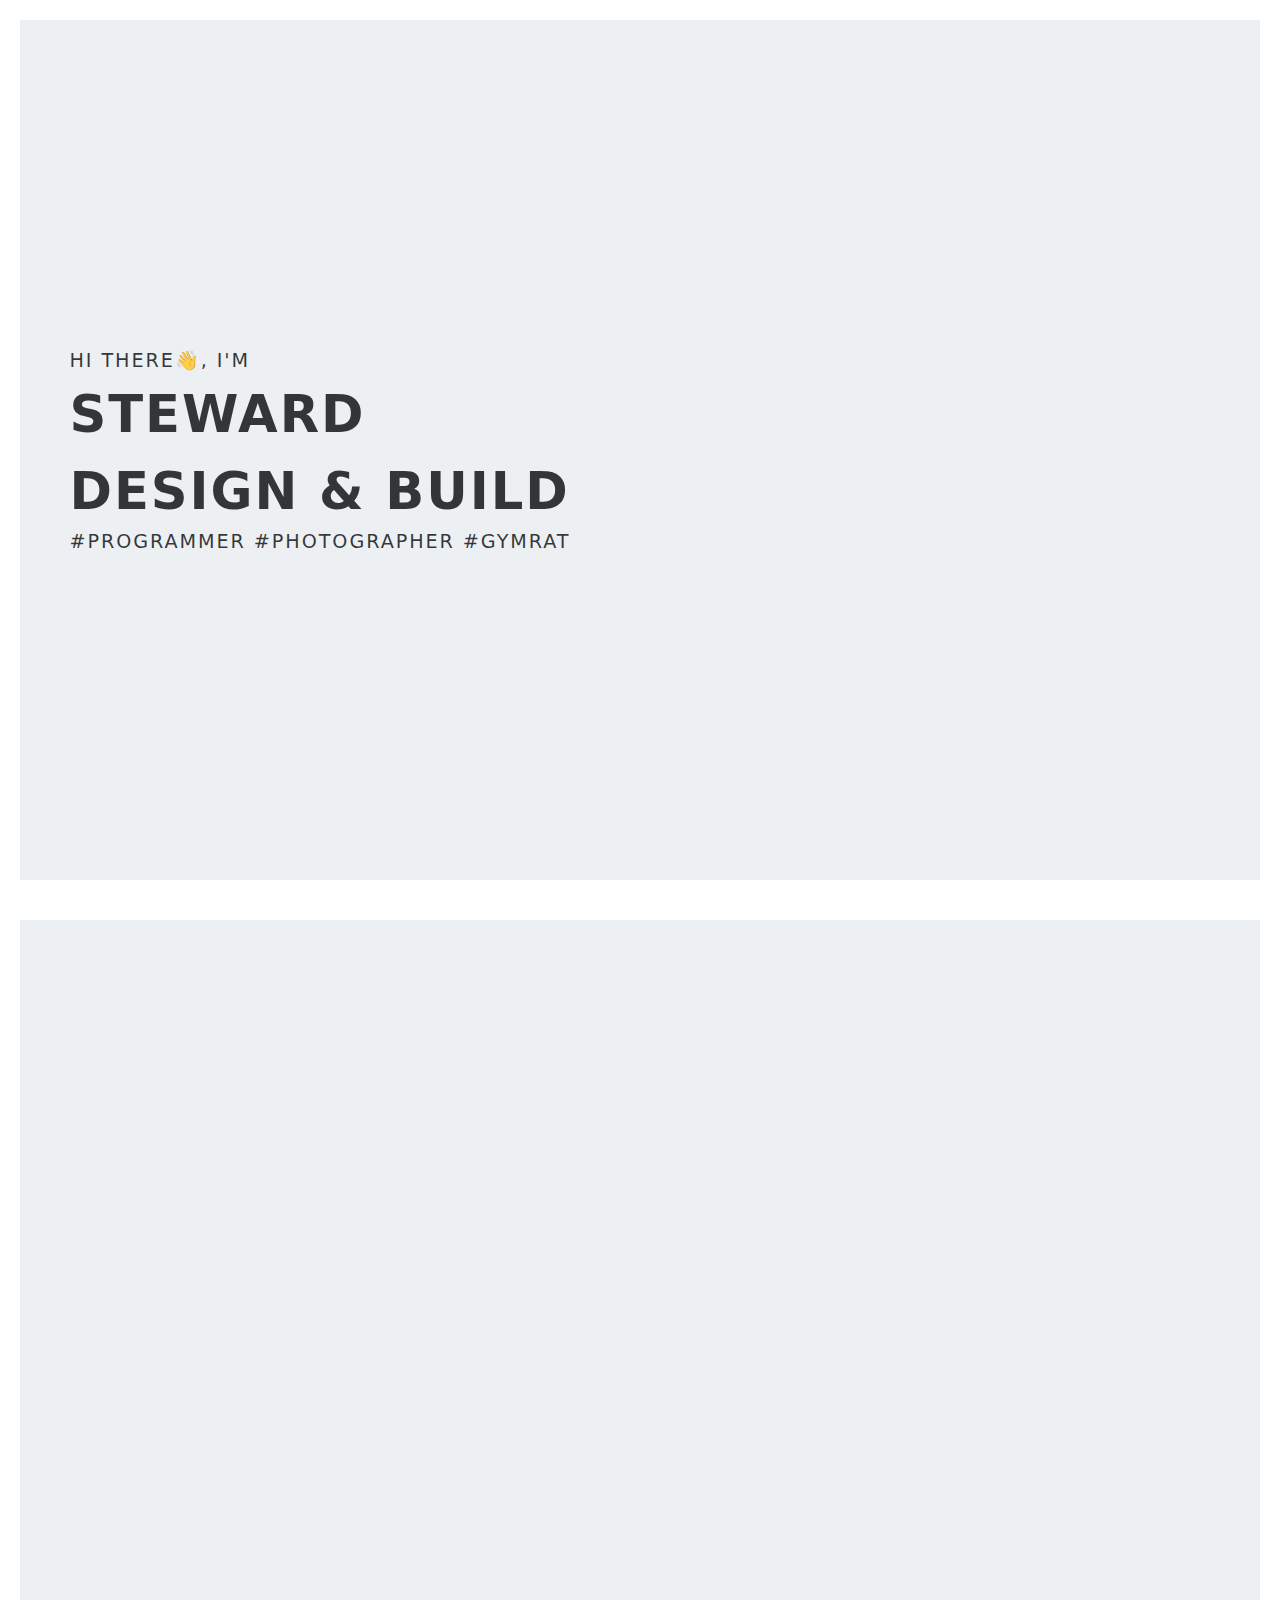
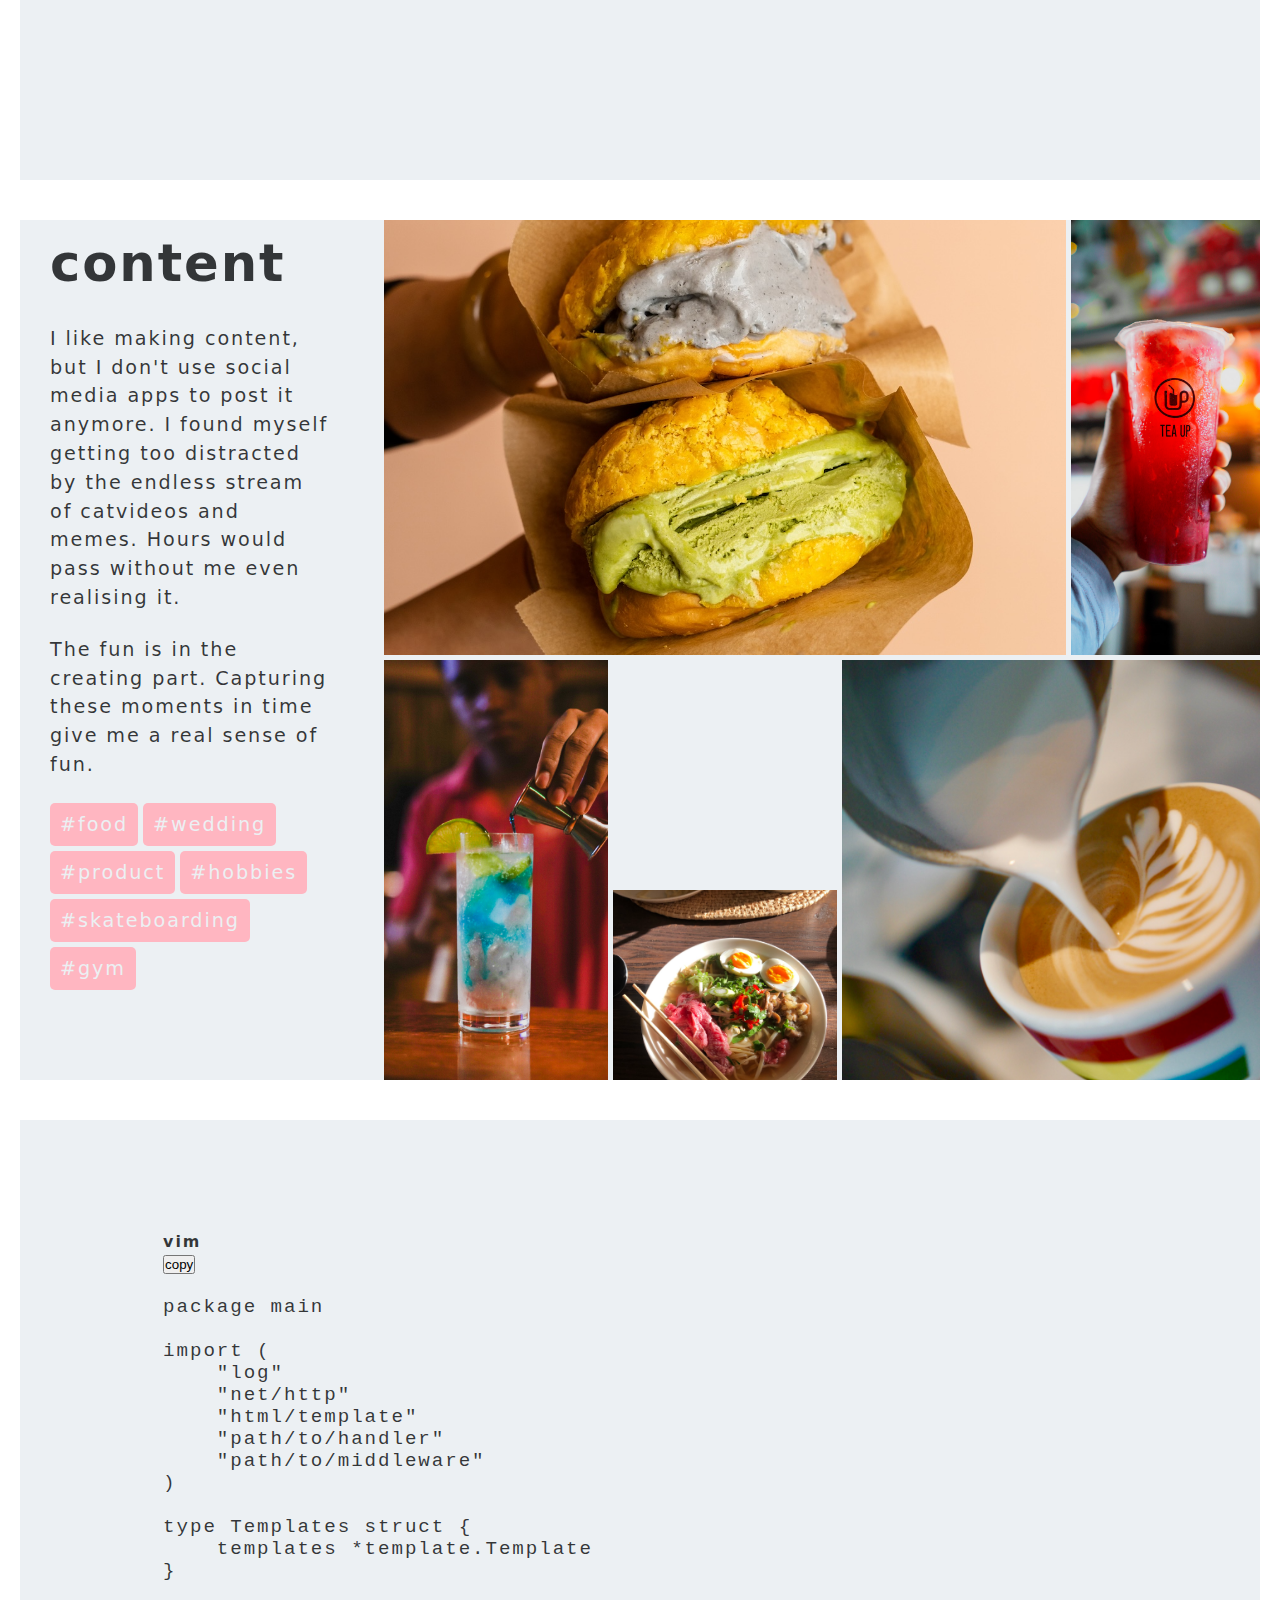
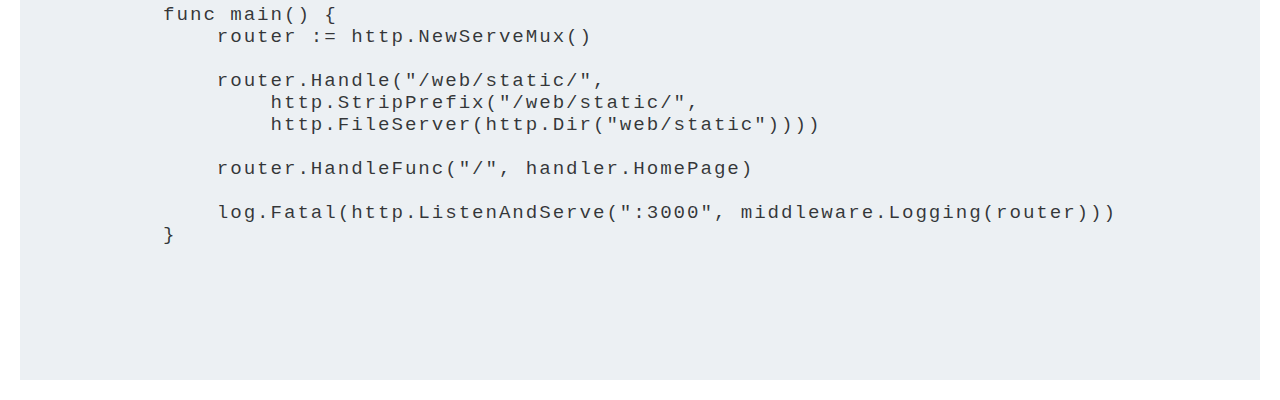
==== commit 782f2ccf: "new layout roughly same content" ====
--- a/index.html
+++ b/index.html
@@ -7,9 +7,6 @@
         <meta property="og:description" content="This is where I talk a little about myself" />
         <meta property="og:image" content="./static/images/autumn.jpg" />
         <link rel="stylesheet" href="static/css/main.css">
-        <link rel="stylesheet" href="./static/js/highlight/styles/atom-one-dark-reasonable.css">
-        <script src="./static/js/highlight/highlight.min.js"></script>
-        <script>hljs.highlightAll();</script>
         <title>Hi there!👋</title>
     </head>
     <body>
@@ -34,8 +31,8 @@
             <div class="about" id="about">
                 <div class="about-carousel fade-hidden">
                     <div class="carousel">
-                        <div class="carousel-item" id="autumn"></div>
-                        <div class="carousel-item" id="skate"></div>
+                        <div class="carousel-item" id="photography"></div>
+                        <div class="carousel-item" id="gym"></div>
                         <div class="carousel-item" id="video"></div>
                     </div>
                 </div>
@@ -56,8 +53,8 @@
                         </p>
                         <br/>
                         <div class="carousel-nav fade-hidden" style="transition-delay: 700ms;">
-                            <a href="#autumn">#autumn</a>
-                            <a href="#skate">#skate</a>
+                            <a href="#photography">#photography</a>
+                            <a href="#gym">#gym</a>
                             <a href="#video">#video</a>
                         </div>
                     </div>
@@ -92,7 +89,7 @@
                 <div class="photography-carousel">
                     <div class="carousel">
                         <div class="carousel-item" id="food">
-                            <div class="food-1"><h3>icecream bun</h3></div>
+                            <div class="food-1"></div>
                             <div class="food-2"></div>
                             <div class="food-3"></div>
                             <div class="food-4"></div>
@@ -106,9 +103,13 @@
                             <div class="wedding-4"></div>
                             <div class="wedding-5"></div>
                         </div>
-                        <div class="carousel-item" id="product"></div>
-                        <div class="carousel-item" id="hobbies"></div>
-                        <div class="carousel-item" id="skateboarding"></div>
+                        <div class="carousel-item" id="product">
+                            <div class="product-1"></div>
+                            <div class="product-2"></div>
+                            <div class="product-3"></div>
+                            <div class="product-4"></div>
+                            <div class="product-5"></div>
+                        </div>
                     </div>
                 </div>
             </div>
--- a/static/css/main.css
+++ b/static/css/main.css
@@ -1,5 +1,3 @@
-@import url('https://cdnjs.cloudflare.com/ajax/libs/font-awesome/6.5.1/css/all.min.css');
-
 :root {
     box-sizing: border-box;
     font-family: system-ui, -apple-system, BlinkMacSystemFont, 'Segoe UI', Roboto, Oxygen, Ubuntu, Cantarell, 'Open Sans', 'Helvetica Neue', sans-serif;
@@ -10,7 +8,6 @@
     scroll-behavior: smooth;
     scroll-snap-type: y mandatory;
     font-size: clamp(1rem, 1.5vw, 1.5rem);
-    cursor: url("../images/other/minecraft-sword.png"), auto;
 }
 
 *, *:before, *:after {
@@ -70,70 +67,6 @@
     overflow: hidden;
 }
 
-code {
-    font-size: 16px;
-    margin: 0;
-}
-
-.code-box {
-    border-radius: 15px;
-    overflow: hidden;
-}
-
-.code-top-bar {
-    width: 100%;
-    height: max-content;
-    background-color: #ccc;
-    display: flex;
-    flex-direction: row;
-    justify-content: space-between;
-    align-items: center;
-}
-
-.code-top-bar div {
-    width: max-content;
-    display: flex;
-    flex-direction: row;
-    padding: 0 10px;
-}
-
-.code-top-bar div span {
-    border-radius: 100%;
-    margin: 0 3px;
-}
-
-.code-top-bar div span:nth-child(1) {
-    width: 12px;
-    height: 12px;
-    background-color: red;
-}
-
-.code-top-bar div span:nth-child(2) {
-    width: 12px;
-    height: 12px;
-    background-color: yellow;
-}
-
-.code-top-bar div span:nth-child(3) {
-    width: 12px;
-    height: 12px;
-    background-color: green;
-}
-
-.copy-button {
-    font-size: 12px;
-    width: 70px;
-    padding: 10px 10px;
-    cursor: pointer;
-    height: auto;
-    border: transparent;
-    background-color: peachpuff;
-}
-
-.copy-button:hover {
-    cursor: pointer;
-}
-
 .hero {
     display: grid;
     grid-template-columns: 50% 50%;
@@ -161,9 +94,10 @@
 
 .hero-img-wrapper {
     overflow: hidden;
-    background-image: url('../images/me/me3.JPG');
+    background-image: url('../images/me/me7.JPG');
     background-repeat:no-repeat;
-    background-position: center center;
+    background-size: auto;
+    background-position: 80% center;
 }
 
 .about {
@@ -208,10 +142,6 @@
     height: 100%;
     overflow: hidden;
     /*background: linear-gradient(45deg, lightpink, lightblue);*/
-}
-
-.carousel-item:hover {
-    cursor: url("../images/other/minecraft-sword.png"), auto;
 }
 
 .carousel-nav  {
@@ -233,13 +163,13 @@
     background-color: lightblue;
 }
 
-#autumn {
+#photography {
     background-image: url('../images/me/me4.jpg');
     background-repeat:no-repeat;
     background-position: center 80%;
 }
 
-#skate {
+#gym {
     background-image: url('../images/me/me7.jpg');
     background-repeat:no-repeat;
     background-position: center center;
@@ -308,24 +238,6 @@
     align-items: center;
 }
 
-.food-1 h3 {
-    opacity: 0;
-    text-shadow: 8px 8px 8px black;
-    color: white;
-    width: auto;
-    height: auto;
-    transition: opacity 250ms ease-in-out;
-}
-
-.food-1:hover {
-    transform: scale(1.01);
-}
-
-.food-1:hover h3 {
-    opacity: 1;
-    margin: auto;
-}
-
 .food-2 {
     grid-row: 1 / 3;
     grid-column: 4 / 5;
@@ -424,6 +336,64 @@
     grid-row: 4 / 5;
     grid-column: 4 / 5;
     background-image: url('../images/wedding/wedding5.JPG');
+    background-repeat: no-repeat;
+    background-position: center 60%;
+    background-size: cover;
+}
+
+#product {
+    display: grid;
+    grid-template-columns: 25% 25% 25% 25%;
+    grid-template-rows: 25% 25% 25% 25%;
+    gap: 5px;
+}
+
+#product div {
+    background: linear-gradient(45deg, red, purple);
+    width: 100%;
+    height: 100%;
+}
+
+.product-1 {
+    grid-row: 1 / 3;
+    grid-column: 1 / 3;
+    background-image: url('../images/wedding/wedding1.JPG');
+    background-repeat: no-repeat;
+    background-position: center center;
+    background-size: cover;
+}
+
+.product-2 {
+    grid-row: 1 / 3;
+    grid-column: 3 / 5;
+    background-image: url('../images/wedding/wedding6.jpg');
+    background-repeat: no-repeat;
+    background-position: center 30%;
+    background-size: cover;
+}
+
+.product-3 {
+    grid-row: 3 / 5;
+    grid-column: 3 / 4;
+    background-image: url('../images/wedding/wedding7.jpg');
+    background-repeat: no-repeat;
+    background-position: 95% center;
+    background-size: cover;
+}
+
+.product-4 {
+    grid-row: 3 / 4;
+    grid-column: 4 / 5;
+    background-image: url('../images/wedding/wedding2.jpg');
+    background-repeat: no-repeat;
+    background-position: center center;
+    background-size: cover;
+}
+
+.product-5 {
+    grid-row: 4 / 5;
+    grid-column: 4 / 5;
+    background-image: url('../images/wedding/wedding5.jpg');
     background-repeat: no-repeat;
     background-position: center 60%;
     background-size: cover;
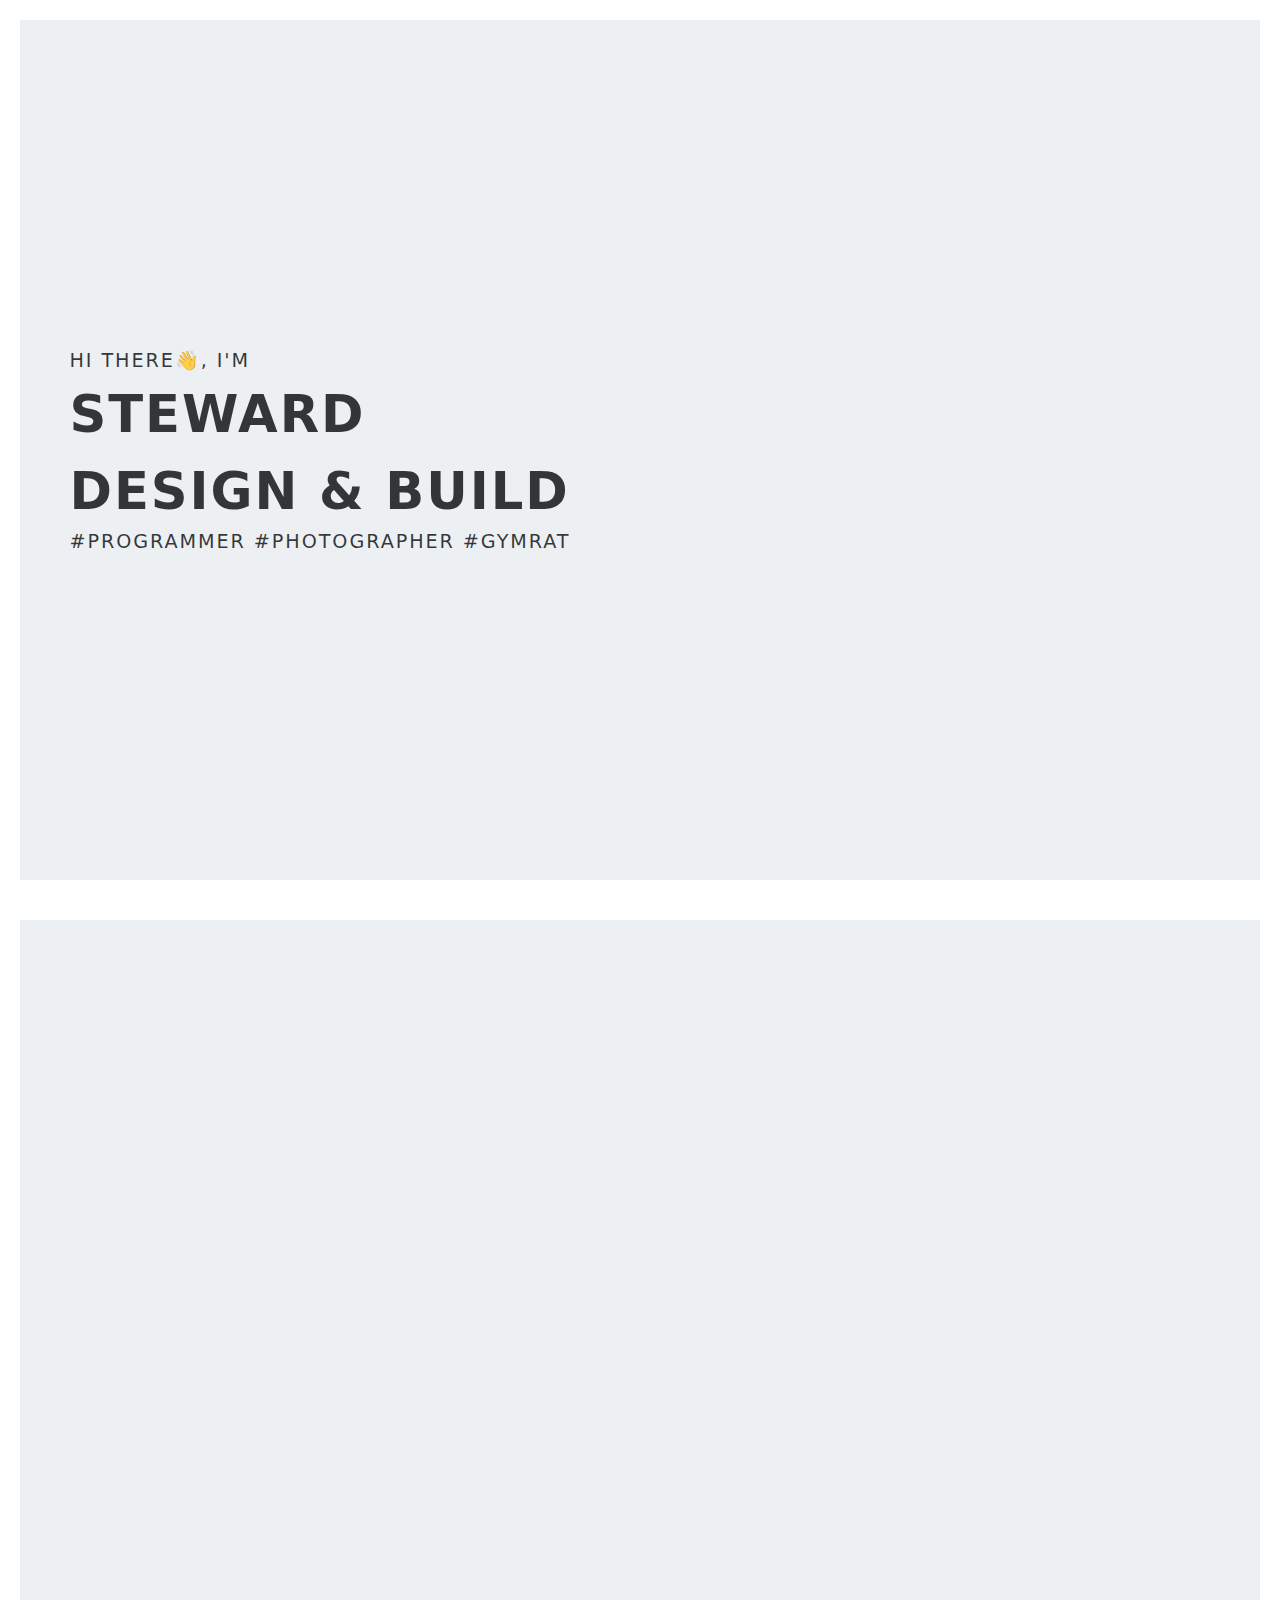
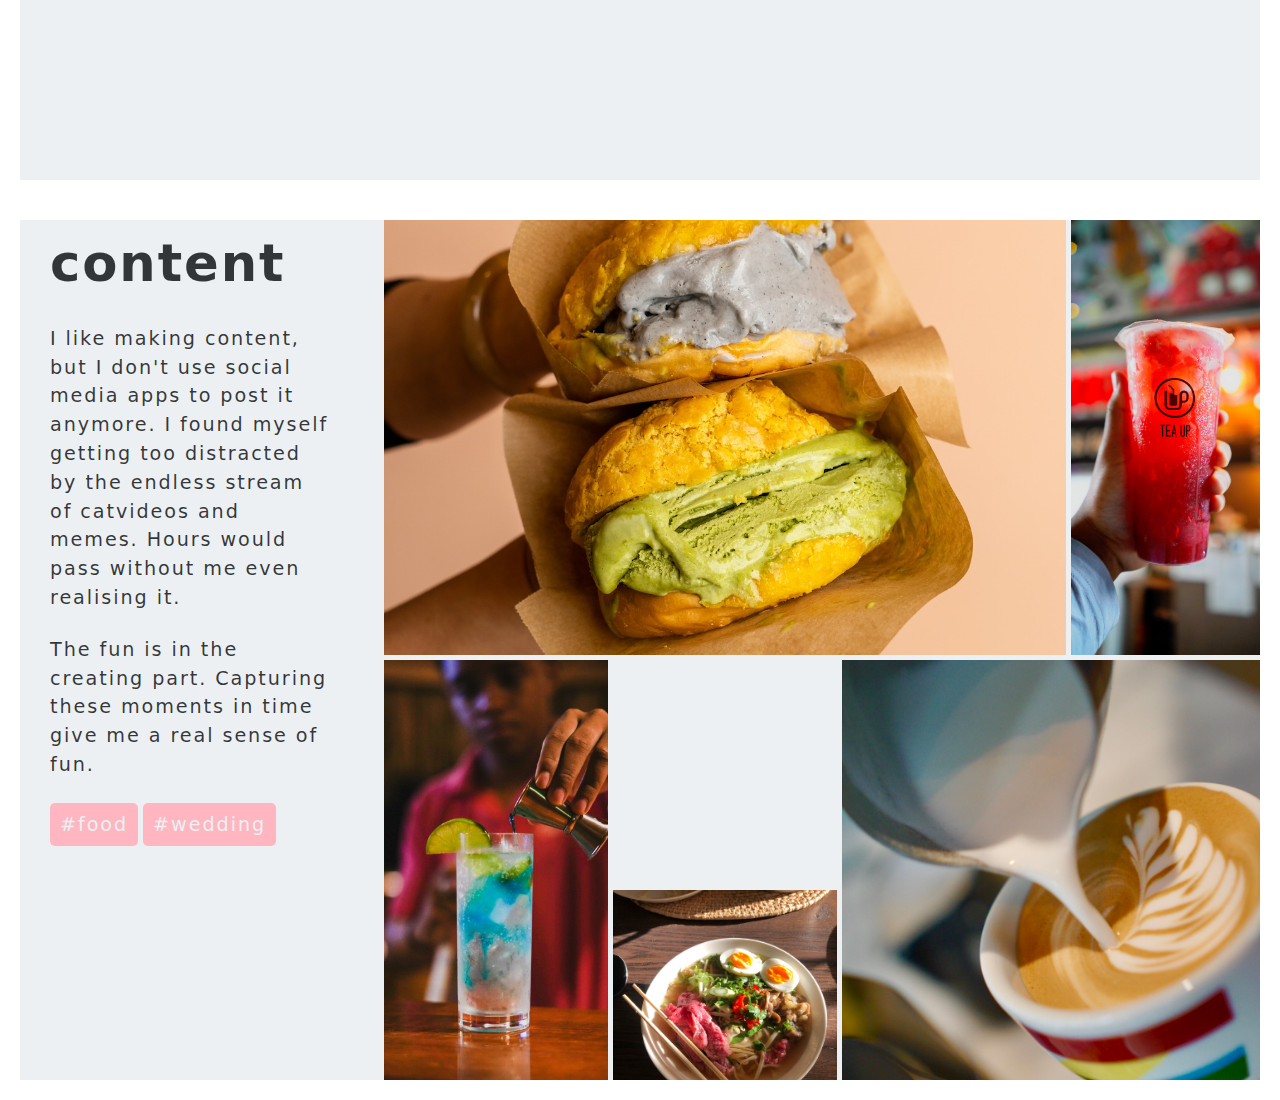
==== commit 29be7d81: "remove section 4" ====
--- a/index.html
+++ b/index.html
@@ -79,10 +79,10 @@
                         <div class="carousel-nav">
                             <a href="#food">#food</a>
                             <a href="#wedding">#wedding</a>
-                            <a href="#product">#product</a>
-                            <a href="#hobbies">#hobbies</a>
-                            <a href="#skateboarding">#skateboarding</a>
-                            <a href="#gym">#gym</a>
+                            <!--<a href="#product">#product</a>-->
+                            <!--<a href="#hobbies">#hobbies</a>-->
+                            <!--<a href="#skateboarding">#skateboarding</a>-->
+                            <!--<a href="#gym">#gym</a>-->
                         </div>
                     </div>
                 </div>
@@ -103,57 +103,57 @@
                             <div class="wedding-4"></div>
                             <div class="wedding-5"></div>
                         </div>
-                        <div class="carousel-item" id="product">
-                            <div class="product-1"></div>
-                            <div class="product-2"></div>
-                            <div class="product-3"></div>
-                            <div class="product-4"></div>
-                            <div class="product-5"></div>
-                        </div>
+                        <!--<div class="carousel-item" id="product">-->
+                        <!--    <div class="product-1"></div>-->
+                        <!--    <div class="product-2"></div>-->
+                        <!--    <div class="product-3"></div>-->
+                        <!--    <div class="product-4"></div>-->
+                        <!--    <div class="product-5"></div>-->
+                        <!--</div>-->
                     </div>
                 </div>
             </div>
         </section>
-        <section>
-            <div class="code-box">
-                <div class="code-top-bar">
-                    <div>
-                        <span></span>
-                        <span></span>
-                        <span></span>
-                    </div>
-                    <h5>vim</h5>
-                    <button class="copy-button" onclick="copyCode(this)">copy</button>
-                </div>
-                <pre><code class="language-go">
-package main
-
-import (
-    "log"
-    "net/http"
-    "html/template"
-    "path/to/handler"
-    "path/to/middleware"
-)
-
-type Templates struct {
-    templates *template.Template
-}
-
-func main() {
-    router := http.NewServeMux()
-
-    router.Handle("/web/static/", 
-        http.StripPrefix("/web/static/", 
-        http.FileServer(http.Dir("web/static"))))
-
-    router.HandleFunc("/", handler.HomePage)
-
-    log.Fatal(http.ListenAndServe(":3000", middleware.Logging(router)))
-}
-                </code></pre>
-            </div>
-        </section>
+<!--        <section>-->
+<!--            <div class="code-box">-->
+<!--                <div class="code-top-bar">-->
+<!--                    <div>-->
+<!--                        <span></span>-->
+<!--                        <span></span>-->
+<!--                        <span></span>-->
+<!--                    </div>-->
+<!--                    <h5>vim</h5>-->
+<!--                    <button class="copy-button" onclick="copyCode(this)">copy</button>-->
+<!--                </div>-->
+<!--                <pre><code class="language-go">-->
+<!--package main-->
+<!---->
+<!--import (-->
+<!--    "log"-->
+<!--    "net/http"-->
+<!--    "html/template"-->
+<!--    "path/to/handler"-->
+<!--    "path/to/middleware"-->
+<!--)-->
+<!---->
+<!--type Templates struct {-->
+<!--    templates *template.Template-->
+<!--}-->
+<!---->
+<!--func main() {-->
+<!--    router := http.NewServeMux()-->
+<!---->
+<!--    router.Handle("/web/static/", -->
+<!--        http.StripPrefix("/web/static/", -->
+<!--        http.FileServer(http.Dir("web/static"))))-->
+<!---->
+<!--    router.HandleFunc("/", handler.HomePage)-->
+<!---->
+<!--    log.Fatal(http.ListenAndServe(":3000", middleware.Logging(router)))-->
+<!--}-->
+<!--                </code></pre>-->
+<!--            </div>-->
+<!--        </section>-->
         <script defer src="static/js/main.js"></script>
 
         <!--    <nav class="nav-container">-->
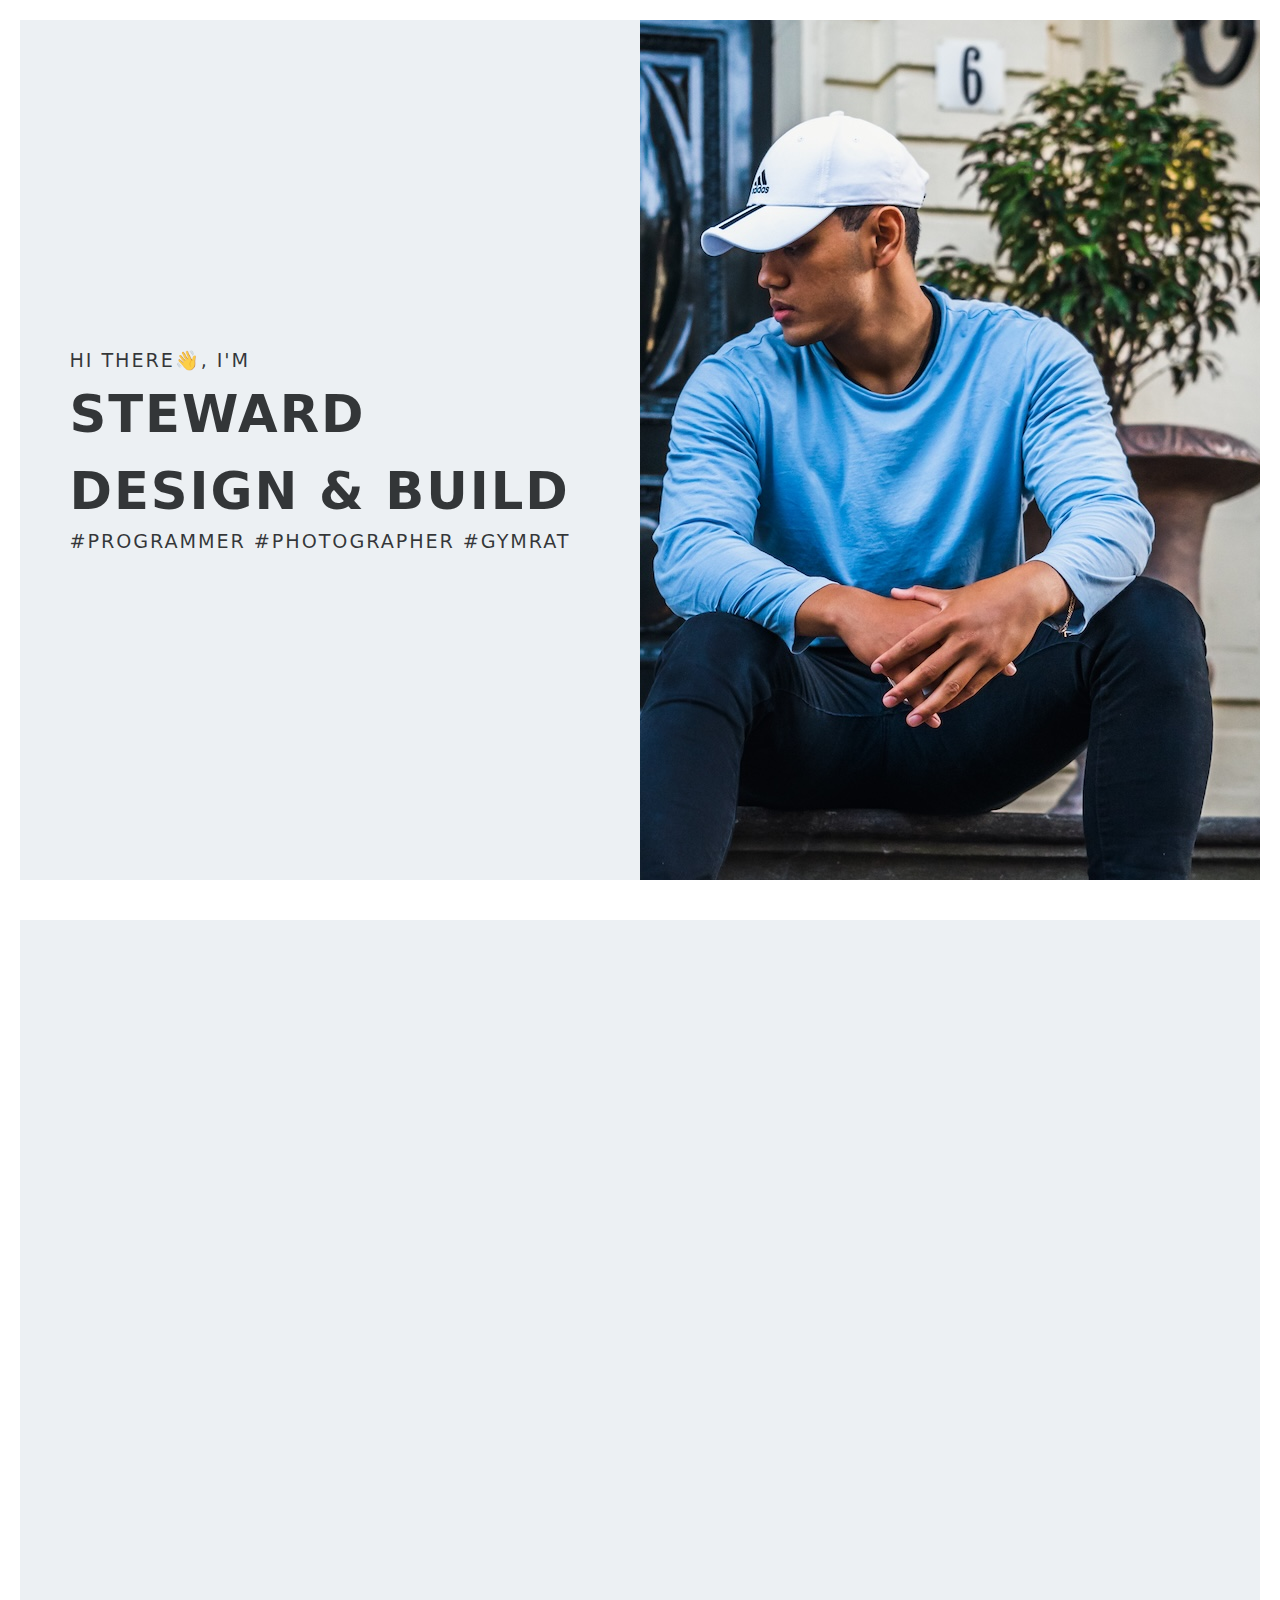
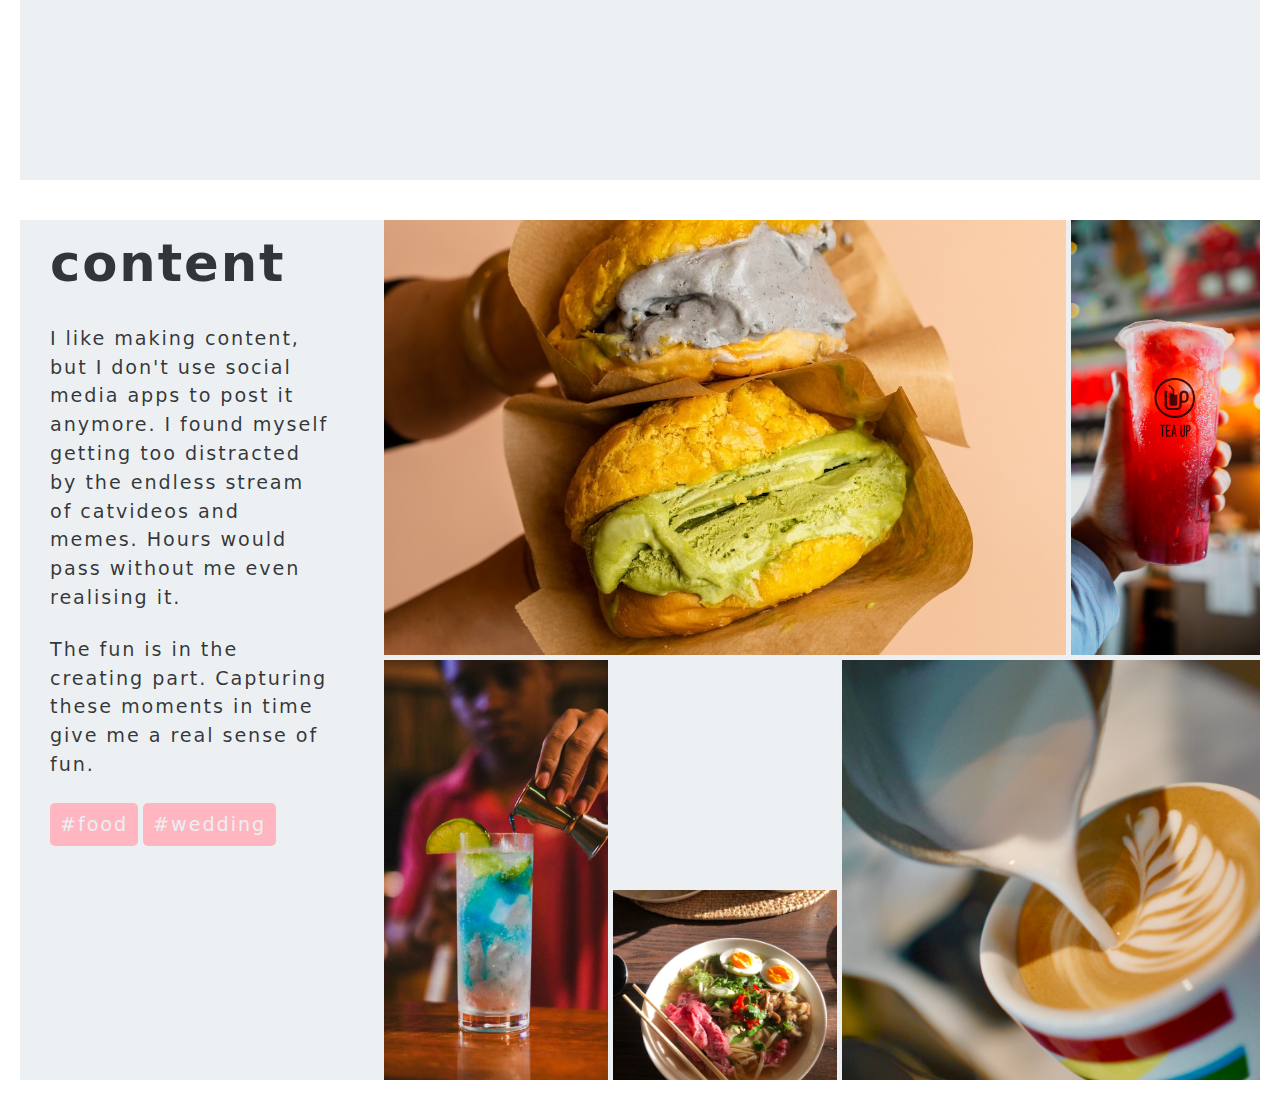
==== commit c194f6b4: "edited photos and text" ====
--- a/index.html
+++ b/index.html
@@ -31,9 +31,9 @@
             <div class="about" id="about">
                 <div class="about-carousel fade-hidden">
                     <div class="carousel">
-                        <div class="carousel-item" id="photography"></div>
-                        <div class="carousel-item" id="gym"></div>
-                        <div class="carousel-item" id="video"></div>
+                        <div class="carousel-item" id="autumn"></div>
+                        <div class="carousel-item" id="summer"></div>
+                        <div class="carousel-item" id="ocean"></div>
                     </div>
                 </div>
                 <div class="about-info">
@@ -53,9 +53,9 @@
                         </p>
                         <br/>
                         <div class="carousel-nav fade-hidden" style="transition-delay: 700ms;">
-                            <a href="#photography">#photography</a>
-                            <a href="#gym">#gym</a>
-                            <a href="#video">#video</a>
+                            <a href="#autumn">#autumn</a>
+                            <a href="#summer">#summer</a>
+                            <a href="#ocean">#ocean</a>
                         </div>
                     </div>
                 </div>
--- a/static/css/main.css
+++ b/static/css/main.css
@@ -94,7 +94,7 @@
 
 .hero-img-wrapper {
     overflow: hidden;
-    background-image: url('../images/me/me7.JPG');
+    background-image: url('../images/me/me3.jpg');
     background-repeat:no-repeat;
     background-size: auto;
     background-position: 80% center;
@@ -163,18 +163,18 @@
     background-color: lightblue;
 }
 
-#photography {
+#autumn {
     background-image: url('../images/me/me4.jpg');
     background-repeat:no-repeat;
     background-position: center 80%;
 }
 
-#gym {
+#summer {
     background-image: url('../images/me/me7.jpg');
     background-repeat:no-repeat;
     background-position: center center;
 }
-#video {
+#ocean {
     background-image: url('../images/me/me8.jpg');
     background-repeat:no-repeat;
     background-position: center center;
@@ -299,7 +299,7 @@
 .wedding-1  {
     grid-row: 1 / 5;
     grid-column: 1 / 3;
-    background-image: url('../images/wedding/wedding1.JPG');
+    background-image: url('../images/wedding/wedding1.jpg');
     background-repeat: no-repeat;
     background-position: center center;
     background-size: cover;
@@ -326,7 +326,7 @@
 .wedding-4 {
     grid-row: 3 / 4;
     grid-column: 4 / 5;
-    background-image: url('../images/wedding/wedding2.JPG');
+    background-image: url('../images/wedding/wedding2.jpg');
     background-repeat: no-repeat;
     background-position: center center;
     background-size: cover;
@@ -335,7 +335,7 @@
 .wedding-5 {
     grid-row: 4 / 5;
     grid-column: 4 / 5;
-    background-image: url('../images/wedding/wedding5.JPG');
+    background-image: url('../images/wedding/wedding5.jpg');
     background-repeat: no-repeat;
     background-position: center 60%;
     background-size: cover;
@@ -357,7 +357,7 @@
 .product-1 {
     grid-row: 1 / 3;
     grid-column: 1 / 3;
-    background-image: url('../images/wedding/wedding1.JPG');
+    background-image: url('../images/wedding/wedding1.jpg');
     background-repeat: no-repeat;
     background-position: center center;
     background-size: cover;
